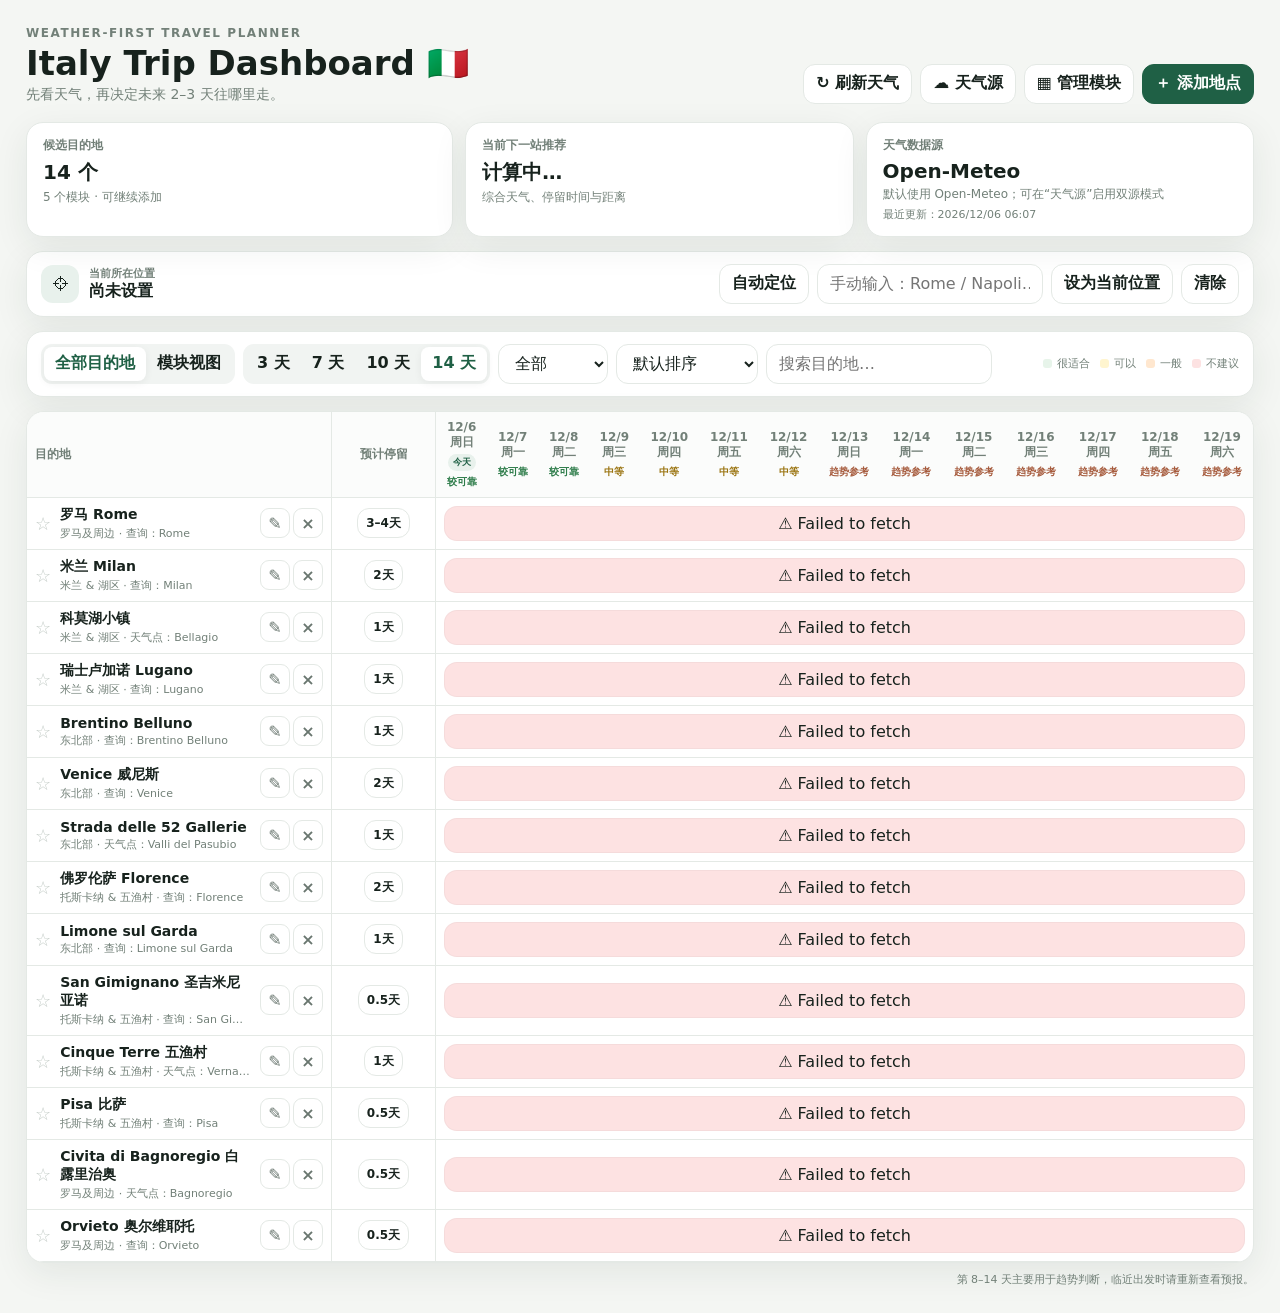
==== index.html @ 95dfbe2f "Publish Italy weather trip dashboard" ====
<!DOCTYPE html>
<html lang="zh-CN">
<head>
<meta charset="UTF-8" />
<meta name="viewport" content="width=device-width, initial-scale=1.0" />
<title>Italy Weather Trip Dashboard</title>
<style>
:root{--bg:#f4f6f3;--card:#fff;--text:#17221d;--muted:#728078;--line:#e4e9e5;--accent:#1f6045;--soft:#e8f1ec;--good:#e7f4ea;--okay:#fff5cf;--meh:#ffe7cf;--bad:#fde2e2;--shadow:0 10px 35px rgba(28,54,42,.08)}
*{box-sizing:border-box} body{margin:0;background:var(--bg);color:var(--text);font-family:Inter,system-ui,-apple-system,"Segoe UI","PingFang SC","Microsoft YaHei",sans-serif}.app{max-width:1700px;margin:auto;padding:26px}.topbar{display:flex;justify-content:space-between;gap:18px;align-items:flex-end;margin-bottom:18px}.eyebrow{font-size:12px;letter-spacing:.13em;text-transform:uppercase;color:var(--muted);font-weight:800}h1{font-size:34px;margin:5px 0 4px;line-height:1.08}.subtitle{font-size:14px;color:var(--muted)}button,input,select{font:inherit;border:1px solid var(--line);border-radius:12px;background:#fff;color:var(--text);min-height:40px;padding:0 12px}button{cursor:pointer;font-weight:700}.primary{background:var(--accent);border-color:var(--accent);color:#fff}.ghost:hover{background:#f8faf8}.danger{color:#a13c3c}.actions,.row{display:flex;align-items:center;gap:8px;flex-wrap:wrap}.summary{display:grid;grid-template-columns:1.1fr 1fr 1fr;gap:12px;margin-bottom:14px}.summary-card,.controls,.module-card,.location-panel{background:#fff;border:1px solid var(--line);box-shadow:var(--shadow);border-radius:17px}.summary-card{padding:14px 16px}.summary-label{font-size:12px;color:var(--muted);font-weight:800}.summary-value{font-size:20px;font-weight:850;margin-top:5px}.summary-note{font-size:12px;color:var(--muted);margin-top:3px}.location-panel{padding:12px 14px;margin-bottom:14px;display:flex;gap:10px;justify-content:space-between;align-items:center;flex-wrap:wrap}.location-left{display:flex;gap:10px;align-items:center}.location-icon{width:38px;height:38px;border-radius:12px;background:var(--soft);display:grid;place-items:center}.location-title{font-size:11px;color:var(--muted);font-weight:800}.location-name{font-weight:800}.controls{padding:12px 14px;margin-bottom:14px;display:flex;justify-content:space-between;align-items:center;gap:10px;flex-wrap:wrap}.segmented{display:flex;background:#f1f4f2;border-radius:11px;padding:3px}.segmented button{border:0;background:transparent;min-height:34px;border-radius:8px;padding:0 11px}.segmented button.active{background:#fff;color:var(--accent);box-shadow:0 2px 8px rgba(0,0,0,.06)}.search{min-width:220px}.legend{display:flex;gap:10px;font-size:11px;color:var(--muted);flex-wrap:wrap}.legend span{display:flex;gap:5px;align-items:center}.dot{width:9px;height:9px;border-radius:3px}.breadcrumb{display:none;align-items:center;gap:8px;margin:0 0 12px;color:var(--muted);font-size:13px}.breadcrumb.show{display:flex}.modules{display:none;grid-template-columns:repeat(auto-fit,minmax(270px,1fr));gap:12px}.modules.show{display:grid}.module-card{padding:16px;cursor:pointer;transition:.15s}.module-card:hover{transform:translateY(-2px);box-shadow:0 14px 40px rgba(28,54,42,.12)}.module-top{display:flex;justify-content:space-between;gap:10px}.module-name{font-size:18px;font-weight:850}.module-count{font-size:12px;color:var(--muted)}.module-score{font-size:26px;font-weight:900;margin:14px 0 2px}.module-score.goodtxt{color:#277247}.module-score.oktxt{color:#9a7412}.module-score.badtxt{color:#a34b43}.module-note{font-size:12px;color:var(--muted)}.module-places{margin-top:13px;padding-top:12px;border-top:1px solid var(--line);font-size:12px;color:#55645c;line-height:1.7}.module-actions{display:flex;gap:6px;align-items:center}.module-action-btn{min-height:30px;padding:0 9px;font-size:12px}.module-manager-list{display:flex;flex-direction:column;gap:9px;max-height:360px;overflow:auto;margin-top:12px}.module-manager-item{border:1px solid var(--line);border-radius:13px;padding:11px 12px;display:flex;align-items:center;justify-content:space-between;gap:10px}.module-manager-item-name{font-weight:800}.module-manager-item-sub{font-size:11px;color:var(--muted);margin-top:2px}.city-checks{display:grid;grid-template-columns:1fr 1fr;gap:8px;max-height:300px;overflow:auto;border:1px solid var(--line);border-radius:12px;padding:10px}.city-check{display:flex!important;flex-direction:row!important;align-items:center;gap:7px!important;color:var(--text)!important;font-size:13px!important}.city-check input{min-height:auto;width:16px;height:16px;padding:0}.small-note{font-size:11px;color:var(--muted);line-height:1.5}.table-wrap{background:#fff;border:1px solid var(--line);border-radius:18px;overflow:auto;box-shadow:var(--shadow)}.table-wrap.hidden{display:none}table{border-collapse:separate;border-spacing:0;width:max-content;min-width:100%}th,td{border-bottom:1px solid var(--line);padding:8px;text-align:center;vertical-align:middle}thead th{position:sticky;top:0;background:#fbfcfb;z-index:4;color:var(--muted);font-size:12px}.place-col{position:sticky;left:0;min-width:275px;max-width:275px;text-align:left!important;background:#fff;z-index:3;border-right:1px solid var(--line)}thead .place-col{background:#fbfcfb;z-index:5}.stay-col{position:sticky;left:275px;min-width:94px;max-width:94px;background:#fff;z-index:3;border-right:1px solid var(--line)}thead .stay-col{background:#fbfcfb;z-index:5}.place{display:flex;align-items:center;gap:9px}.star{border:0;background:transparent;min-height:auto;padding:0;font-size:18px;color:#c4ccc7}.star.on{color:#dda900}.place-info{flex:1;min-width:0}.place-name{font-size:14px;font-weight:820}.place-sub{font-size:11px;color:var(--muted);margin-top:2px;white-space:nowrap;overflow:hidden;text-overflow:ellipsis}.mini-actions{display:flex;gap:3px}.icon-btn{width:30px;min-height:30px;padding:0;border-radius:9px;color:#69766f}.stay-edit{min-height:30px;padding:0 8px;font-size:12px}.weather{min-width:108px;border-radius:13px;padding:7px 6px;border:1px solid rgba(0,0,0,.03)}.weather.good{background:var(--good)}.weather.okay{background:var(--okay)}.weather.meh{background:var(--meh)}.weather.bad{background:var(--bad)}.weather.loading{background:#f4f6f4;color:#9ca59f}.wx{font-size:18px}.temp{font-size:13px;font-weight:800;margin-top:4px}.rain{font-size:10px;color:#617068;margin-top:3px}.today-chip{font-size:9px;background:var(--soft);color:var(--accent);padding:2px 5px;border-radius:999px;display:inline-block;margin-top:3px}.empty{padding:38px;color:var(--muted)}.modal{position:fixed;inset:0;background:rgba(10,20,15,.38);display:none;align-items:center;justify-content:center;z-index:30;padding:20px}.modal.show{display:flex}.modal-card{background:#fff;width:min(560px,100%);border-radius:20px;padding:20px;box-shadow:0 30px 80px rgba(0,0,0,.25)}.modal-card h2{margin:0 0 15px}.form-grid{display:grid;grid-template-columns:1fr 1fr;gap:10px}.form-grid label{font-size:12px;color:var(--muted);display:flex;flex-direction:column;gap:5px}.full{grid-column:1/-1}.modal-actions{display:flex;justify-content:space-between;gap:8px;margin-top:18px}.right-actions{display:flex;gap:8px}.footnote{text-align:right;color:var(--muted);font-size:11px;margin-top:9px}@media(max-width:850px){.app{padding:14px}.topbar{align-items:flex-start;flex-direction:column}.summary{grid-template-columns:1fr}.form-grid{grid-template-columns:1fr}.full{grid-column:auto}.search{min-width:0;width:100%}.controls>.row{width:100%}.place-col{min-width:235px;max-width:235px}.stay-col{left:235px}}.confidence{font-size:10px;margin-top:4px;font-weight:700}.confidence.high{color:#2f7d4b}.confidence.medium{color:#9a7410}.confidence.low{color:#a65b3d}.updated-at{font-size:11px;color:var(--muted);margin-top:4px}.source-badge{display:inline-flex;align-items:center;padding:2px 6px;border-radius:999px;font-size:9px;font-weight:800;background:#eef2ef;color:#647169;margin-top:4px}.agreement{font-size:9px;font-weight:800;margin-top:4px}.agreement.high{color:#2f7d4b}.agreement.medium{color:#9a7410}.agreement.low{color:#b04b42}.key-status{font-size:11px;color:var(--muted);margin-top:8px}.key-status.ok{color:#2f7d4b}
</style>
</head>
<body><div class="app">
<div class="topbar"><div><div class="eyebrow">Weather-first travel planner</div><h1>Italy Trip Dashboard 🇮🇹</h1><div class="subtitle">先看天气，再决定未来 2–3 天往哪里走。</div></div><div class="actions"><button class="ghost" id="refreshBtn">↻ 刷新天气</button><button class="ghost" id="weatherSettingsBtn">☁ 天气源</button><button class="ghost" id="manageModulesBtn">▦ 管理模块</button><button class="primary" id="addBtn">＋ 添加地点</button></div></div>
<div class="summary"><div class="summary-card"><div class="summary-label">候选目的地</div><div class="summary-value" id="countPlaces">—</div><div class="summary-note" id="moduleCountText">可继续添加</div></div><div class="summary-card"><div class="summary-label">当前下一站推荐</div><div class="summary-value" id="bestPlace">计算中…</div><div class="summary-note" id="bestPlaceNote">综合天气、停留时间与距离</div></div><div class="summary-card"><div class="summary-label">天气数据源</div><div class="summary-value" id="weatherSourceLabel">Open‑Meteo</div><div class="summary-note" id="weatherSourceNote">默认使用 Open‑Meteo；可启用 Google Weather 双源模式</div><div class="updated-at" id="weatherUpdatedAt">尚未更新</div></div></div>
<div class="location-panel"><div class="location-left"><div class="location-icon">⌖</div><div><div class="location-title">当前所在位置</div><div class="location-name" id="currentLocationText">尚未设置</div></div></div><div class="row"><button class="ghost" id="autoLocationBtn">自动定位</button><input id="manualLocation" placeholder="手动输入：Rome / Napoli…"><button class="ghost" id="manualLocationBtn">设为当前位置</button><button class="ghost" id="clearLocationBtn">清除</button></div></div>
<div class="controls"><div class="row"><div class="segmented" id="viewSeg"><button data-view="all" class="active">全部目的地</button><button data-view="modules">模块视图</button></div><div class="segmented" id="daysSeg"><button data-days="3">3 天</button><button data-days="7">7 天</button><button data-days="10">10 天</button><button data-days="14" class="active">14 天</button></div><select id="filterSelect"><option value="all">全部</option><option value="favorites">只看收藏</option></select><select id="sortSelect"><option value="default">默认排序</option><option value="weather">综合推荐排序</option><option value="name">按名称</option></select><input id="searchInput" class="search" placeholder="搜索目的地…"></div><div class="legend"><span><i class="dot" style="background:var(--good)"></i>很适合</span><span><i class="dot" style="background:var(--okay)"></i>可以</span><span><i class="dot" style="background:var(--meh)"></i>一般</span><span><i class="dot" style="background:var(--bad)"></i>不建议</span></div></div>
<div class="breadcrumb" id="breadcrumb"><button class="ghost" id="backModulesBtn">← 所有模块</button><span>/</span><strong id="breadcrumbName"></strong></div>
<div class="modules" id="modulesGrid"></div>
<div class="table-wrap" id="tableWrap"><table><thead><tr id="headerRow"><th class="place-col">目的地</th><th class="stay-col">预计停留</th></tr></thead><tbody id="weatherBody"></tbody></table></div>
<div class="footnote">第 8–14 天主要用于趋势判断，临近出发时请重新查看预报。</div></div>
<div class="modal" id="modal"><div class="modal-card"><h2 id="modalTitle">添加地点</h2><div class="form-grid"><label class="full">显示名称<input id="fName" placeholder="Naples 那不勒斯"></label><label>天气查询地点<input id="fQuery" placeholder="Naples"></label><label>国家代码<input id="fCountry" value="IT"></label><label>预计停留<input id="fStay" placeholder="2天"></label><label>天气敏感度 1–5<input id="fSensitivity" type="number" min="1" max="5" value="3"></label><label class="full">所属模块<input id="fModule" list="moduleOptions" placeholder="例如：Naples & Southern Italy"><datalist id="moduleOptions"></datalist></label></div><div class="modal-actions"><button class="ghost danger" id="deleteBtn">删除地点</button><div class="right-actions"><button class="ghost" id="cancelBtn">取消</button><button class="primary" id="saveBtn">保存</button></div></div></div></div>
<div class="modal" id="moduleManagerModal"><div class="modal-card"><h2>管理模块</h2><div class="row"><input id="newModuleName" placeholder="新模块名称，例如：Naples & Southern Italy" style="flex:1"><button class="primary" id="createModuleBtn">＋ 新建模块</button></div><div class="small-note" style="margin-top:8px">模块可以为空；删除模块时，里面的城市默认会移到“未分类”，不会被删除。</div><div class="module-manager-list" id="moduleManagerList"></div><div class="modal-actions"><span></span><div class="right-actions"><button class="primary" id="closeModuleManagerBtn">完成</button></div></div></div></div>
<div class="modal" id="moduleEditModal"><div class="modal-card"><h2 id="moduleEditTitle">编辑模块</h2><div class="form-grid"><label class="full">模块名称<input id="editModuleName"></label><label class="full">包含的目的地<div class="city-checks" id="moduleCityChecks"></div></label></div><div class="small-note" style="margin-top:8px">勾选 = 放入当前模块；取消勾选 = 移到“未分类”。一个目的地目前只属于一个模块。</div><div class="modal-actions"><button class="ghost danger" id="deleteModuleBtn">删除模块</button><div class="right-actions"><button class="ghost" id="cancelModuleEditBtn">取消</button><button class="primary" id="saveModuleEditBtn">保存模块</button></div></div></div></div>
<div class="modal" id="weatherSettingsModal"><div class="modal-card"><h2>天气数据源</h2><div class="form-grid"><label class="full">模式<select id="weatherSourceMode"><option value="openmeteo">Open‑Meteo（默认）</option><option value="multi">多源模式：Google + Open‑Meteo</option></select></label><label class="full">Google Weather API Key<input id="googleWeatherKey" type="password" placeholder="粘贴 Google Weather API Key"></label></div><div class="small-note" style="margin-top:10px">Google Weather 用于前 10 天交叉验证；第 11–14 天继续使用 Open‑Meteo。Key 仅保存在当前浏览器会话，关闭浏览器后自动清除。</div><div class="key-status" id="googleKeyStatus">尚未配置 Google Weather。</div><div class="modal-actions"><button class="ghost" id="clearGoogleKeyBtn">清除 Key</button><div class="right-actions"><button class="ghost" id="cancelWeatherSettingsBtn">取消</button><button class="primary" id="saveWeatherSettingsBtn">保存并刷新</button></div></div></div></div>
<script>
const defaultPlaces=[{id:'rome',name:'罗马 Rome',query:'Rome',country:'IT',stay:'3–4天',sensitivity:3,module:'罗马及周边'},{id:'milan',name:'米兰 Milan',query:'Milan',country:'IT',stay:'2天',sensitivity:2,module:'米兰 & 湖区'},{id:'como',name:'科莫湖小镇',query:'Bellagio',country:'IT',stay:'1天',sensitivity:5,module:'米兰 & 湖区',sub:'天气点：Bellagio'},{id:'lugano',name:'瑞士卢加诺 Lugano',query:'Lugano',country:'CH',stay:'1天',sensitivity:4,module:'米兰 & 湖区'},{id:'brentino',name:'Brentino Belluno',query:'Brentino Belluno',country:'IT',stay:'1天',sensitivity:4,module:'东北部'},{id:'venice',name:'Venice 威尼斯',query:'Venice',country:'IT',stay:'2天',sensitivity:3,module:'东北部'},{id:'52gallerie',name:'Strada delle 52 Gallerie',query:'Valli del Pasubio',country:'IT',stay:'1天',sensitivity:5,module:'东北部',sub:'天气点：Valli del Pasubio'},{id:'florence',name:'佛罗伦萨 Florence',query:'Florence',country:'IT',stay:'2天',sensitivity:3,module:'托斯卡纳 & 五渔村'},{id:'limone',name:'Limone sul Garda',query:'Limone sul Garda',country:'IT',stay:'1天',sensitivity:5,module:'东北部'},{id:'gimignano',name:'San Gimignano 圣吉米尼亚诺',query:'San Gimignano',country:'IT',stay:'0.5天',sensitivity:4,module:'托斯卡纳 & 五渔村'},{id:'cinqueterre',name:'Cinque Terre 五渔村',query:'Vernazza',country:'IT',stay:'1天',sensitivity:5,module:'托斯卡纳 & 五渔村',sub:'天气点：Vernazza'},{id:'pisa',name:'Pisa 比萨',query:'Pisa',country:'IT',stay:'0.5天',sensitivity:3,module:'托斯卡纳 & 五渔村'},{id:'civita',name:'Civita di Bagnoregio 白露里治奥',query:'Bagnoregio',country:'IT',stay:'0.5天',sensitivity:4,module:'罗马及周边',sub:'天气点：Bagnoregio'},{id:'orvieto',name:'Orvieto 奥尔维耶托',query:'Orvieto',country:'IT',stay:'0.5天',sensitivity:2,module:'罗马及周边'}];
const $=s=>document.querySelector(s);let places=JSON.parse(localStorage.getItem('italyTripPlaces')||'null')||defaultPlaces;let favorites=new Set(JSON.parse(localStorage.getItem('italyTripFavorites')||'[]'));let currentLocation=JSON.parse(localStorage.getItem('italyTripCurrentLocation')||'null');let savedModules=JSON.parse(localStorage.getItem('italyTripModules')||'null');if(!savedModules)savedModules=[...new Set(defaultPlaces.map(p=>p.module||'未分类'))];places.forEach(p=>{if(!p.module)p.module='未分类';if(!savedModules.includes(p.module))savedModules.push(p.module)});if(!savedModules.includes('未分类'))savedModules.push('未分类');let weatherCache={};let daysShown=14;let currentView='all';let selectedModule=null;let editingId=null;let editingModuleName=null;let weatherSourceMode=localStorage.getItem('italyTripWeatherSourceMode')||'openmeteo';let googleWeatherKey=sessionStorage.getItem('italyTripGoogleWeatherKey')||'';
function savePlaces(){localStorage.setItem('italyTripPlaces',JSON.stringify(places))}function saveModules(){localStorage.setItem('italyTripModules',JSON.stringify(savedModules))}function ensureModule(name){const n=(name||'未分类').trim()||'未分类';if(!savedModules.includes(n)){savedModules.push(n);saveModules()}return n}function modules(){return [...savedModules].sort((a,b)=>{if(a==='未分类')return 1;if(b==='未分类')return -1;return a.localeCompare(b,'zh')})}
function fmtDate(s){const d=new Date(s+'T12:00:00');return{day:`${d.getMonth()+1}/${d.getDate()}`,dow:['周日','周一','周二','周三','周四','周五','周六'][d.getDay()]}}function confidenceForDay(i){if(i<=2)return{label:'较可靠',cls:'high'};if(i<=6)return{label:'中等',cls:'medium'};return{label:'趋势参考',cls:'low'}}function iconFor(c){if(c===0)return'☀️';if([1,2].includes(c))return'🌤️';if(c===3)return'☁️';if([45,48].includes(c))return'🌫️';if([51,53,55,56,57].includes(c))return'🌦️';if([61,63,65,66,67,80,81,82].includes(c))return'🌧️';if([71,73,75,77,85,86].includes(c))return'🌨️';if([95,96,99].includes(c))return'⛈️';return'🌤️'}function scoreDay(c,r,p,t,s=3){let x=100;if([1,2].includes(c))x-=5;else if(c===3)x-=12;else if([45,48].includes(c))x-=18;else if([51,53,55,56,57].includes(c))x-=20;else if([61,63,65,66,67,80,81,82].includes(c))x-=35;else if([71,73,75,77,85,86].includes(c))x-=42;else if([95,96,99].includes(c))x-=55;x-=Math.min(30,(r||0)*.25);x-=Math.min(20,(p||0)*2);if(t<8||t>34)x-=12;return Math.max(0,Math.round(x*(.75+s*.1)))}function cls(s){return s>=80?'good':s>=64?'okay':s>=48?'meh':'bad'}function parseStay(v){const a=((v||'').match(/\d+(\.\d+)?/g)||[]).map(Number);return a.length?Math.max(...a):1}function haversine(a,b,c,d){const R=6371,t=x=>x*Math.PI/180,A=t(c-a),B=t(d-b),q=Math.sin(A/2)**2+Math.cos(t(a))*Math.cos(t(c))*Math.sin(B/2)**2;return 2*R*Math.asin(Math.sqrt(q))}
async function geocode(p){const r=await fetch(`https://geocoding-api.open-meteo.com/v1/search?name=${encodeURIComponent(p.query)}&count=8&language=en&format=json`),j=await r.json();if(!j.results?.length)throw Error('找不到地点');let x=j.results;if(p.country){const f=x.filter(y=>y.country_code===p.country);if(f.length)x=f}return x[0]}
function googleTypeToCode(type){const t=(type||'').toUpperCase();if(t.includes('CLEAR')||t.includes('SUNNY'))return 0;if(t.includes('PARTLY'))return 2;if(t.includes('CLOUD')||t.includes('OVERCAST'))return 3;if(t.includes('FOG')||t.includes('HAZE')||t.includes('MIST'))return 45;if(t.includes('THUNDER'))return 95;if(t.includes('SNOW')||t.includes('SLEET')||t.includes('ICE'))return 71;if(t.includes('RAIN')||t.includes('SHOWER')||t.includes('DRIZZLE'))return 61;return 2}
function normalizeGoogleDaily(j){const out={time:[],weather_code:[],temperature_2m_max:[],temperature_2m_min:[],precipitation_sum:[],precipitation_probability_max:[]};(j.forecastDays||[]).forEach(d=>{const dt=d.displayDate||{},day=d.daytimeForecast||{},night=d.nighttimeForecast||{};out.time.push(`${String(dt.year).padStart(4,'0')}-${String(dt.month).padStart(2,'0')}-${String(dt.day).padStart(2,'0')}`);out.weather_code.push(googleTypeToCode(day.weatherCondition?.type||night.weatherCondition?.type));out.temperature_2m_max.push(d.maxTemperature?.degrees??null);out.temperature_2m_min.push(d.minTemperature?.degrees??null);out.precipitation_probability_max.push(Math.max(day.precipitation?.probability?.percent||0,night.precipitation?.probability?.percent||0));out.precipitation_sum.push((day.precipitation?.qpf?.quantity||0)+(night.precipitation?.qpf?.quantity||0))});return out}
async function getGoogleWeather(lat,lon){if(!googleWeatherKey)throw Error('尚未配置 Google Weather API Key');const q=new URLSearchParams({key:googleWeatherKey,'location.latitude':lat,'location.longitude':lon,days:'10',pageSize:'10',unitsSystem:'METRIC',languageCode:'zh-CN'}),r=await fetch(`https://weather.googleapis.com/v1/forecast/days:lookup?${q}`);if(!r.ok){let msg=`Google Weather ${r.status}`;try{const e=await r.json();msg=e.error?.message||msg}catch(_){}throw Error(msg)}return normalizeGoogleDaily(await r.json())}
function dayAgreement(o,g,i){if(!g)return null;const gi=g.time.indexOf(o.time[i]);if(gi<0)return null;const td=Math.abs((o.temperature_2m_max[i]??0)-(g.temperature_2m_max[gi]??0)),rd=Math.abs((o.precipitation_probability_max[i]??0)-(g.precipitation_probability_max[gi]??0)),pd=Math.abs((o.precipitation_sum[i]??0)-(g.precipitation_sum[gi]??0)),w1=cls(scoreDay(o.weather_code[i],0,0,20,3)),w2=cls(scoreDay(g.weather_code[gi],0,0,20,3));return Math.max(0,Math.round(100-Math.min(25,td*5)-Math.min(30,rd*.35)-Math.min(22,pd*3)-(w1===w2?0:18)))}function agreementClass(v){return v>=80?'high':v>=60?'medium':'low'}function agreementLabel(v){return v>=80?'双源一致':v>=60?'基本一致':'预报分歧'}function updateSourceUI(){const active=weatherSourceMode==='multi'&&!!googleWeatherKey,a=$('#weatherSourceLabel'),b=$('#weatherSourceNote');if(a)a.textContent=active?'Google + Open‑Meteo':'Open‑Meteo';if(b)b.textContent=active?'前 10 天双源交叉判断；11–14 天 Open‑Meteo 趋势':'默认使用 Open‑Meteo；可在“天气源”启用双源模式'}
async function getWeather(p){const g=await geocode(p),q=new URLSearchParams({latitude:g.latitude,longitude:g.longitude,daily:'weather_code,temperature_2m_max,temperature_2m_min,precipitation_sum,precipitation_probability_max',timezone:'auto',forecast_days:'14'}),r=await fetch(`https://api.open-meteo.com/v1/forecast?${q}`),j=await r.json();if(!j.daily)throw Error('天气数据获取失败');const out={geo:g,daily:j.daily,googleDaily:null,googleError:null};if(weatherSourceMode==='multi'&&googleWeatherKey){try{out.googleDaily=await getGoogleWeather(g.latitude,g.longitude)}catch(e){out.googleError=e.message}}return out}
function recScore(p,d){if(!d.daily)return-1;const n=Math.max(1,Math.min(5,Math.ceil(parseStay(p.stay))));let score=0;for(let i=0;i<n;i++)score+=scoreDay(d.daily.weather_code[i],d.daily.precipitation_probability_max[i],d.daily.precipitation_sum[i],d.daily.temperature_2m_max[i],p.sensitivity);score/=n;if(currentLocation&&d.geo){d.distanceKm=Math.round(haversine(currentLocation.lat,currentLocation.lon,d.geo.latitude,d.geo.longitude));score-=Math.min(28,d.distanceKm/42)}if(d.googleDaily){const vals=[];for(let i=0;i<Math.min(n,10);i++){const a=dayAgreement(d.daily,d.googleDaily,i);if(a!=null)vals.push(a)}if(vals.length){d.agreementAvg=Math.round(vals.reduce((a,b)=>a+b,0)/vals.length);score-=Math.max(0,(75-d.agreementAvg)*.35)}}return Math.max(0,Math.round(score))}function calcDataScore(p,d){d.recScore=recScore(p,d)}
function setUpdatedTime(){const e=$('#weatherUpdatedAt');if(e)e.textContent='最近更新：'+new Intl.DateTimeFormat('zh-CN',{year:'numeric',month:'2-digit',day:'2-digit',hour:'2-digit',minute:'2-digit',hour12:false}).format(new Date())}
function updateLocationUI(){$('#currentLocationText').textContent=currentLocation?(currentLocation.name||'设备当前位置'):'尚未设置'}
function getVisiblePlaces(){const q=$('#searchInput').value.trim().toLowerCase();let a=places.filter(p=>(!q||(p.name+' '+p.query+' '+p.module).toLowerCase().includes(q))&&(currentView!=='module'||p.module===selectedModule));if($('#filterSelect').value==='favorites')a=a.filter(p=>favorites.has(p.id));if($('#sortSelect').value==='weather')a.sort((x,y)=>(weatherCache[y.id]?.recScore??-1)-(weatherCache[x.id]?.recScore??-1));if($('#sortSelect').value==='name')a.sort((x,y)=>x.name.localeCompare(y.name,'zh'));return a}
function renderHeader(){const h=$('#headerRow');h.querySelectorAll('th:not(.place-col):not(.stay-col)').forEach(x=>x.remove());const d=Object.values(weatherCache).find(x=>x?.daily)?.daily.time||Array.from({length:daysShown},(_,i)=>{const x=new Date();x.setDate(x.getDate()+i);return x.toISOString().slice(0,10)});d.slice(0,daysShown).forEach((s,i)=>{const f=fmtDate(s),c=confidenceForDay(i),th=document.createElement('th');th.innerHTML=`<strong>${f.day}</strong><div>${f.dow}</div>${i===0?'<span class="today-chip">今天</span>':''}<div class="confidence ${c.cls}">${c.label}</div>`;h.appendChild(th)})}
function renderTable(){renderHeader();const b=$('#weatherBody');b.innerHTML='';const a=getVisiblePlaces();if(!a.length){b.innerHTML=`<tr><td colspan="${daysShown+2}" class="empty">没有符合条件的目的地</td></tr>`;return}a.forEach(p=>{const d=weatherCache[p.id],tr=document.createElement('tr');let h=`<td class="place-col"><div class="place"><button class="star ${favorites.has(p.id)?'on':''}" data-star="${p.id}">${favorites.has(p.id)?'★':'☆'}</button><div class="place-info"><div class="place-name">${p.name}</div><div class="place-sub">${p.module} · ${p.sub||(d?.geo?'天气点：'+d.geo.name:'查询：'+p.query)}</div></div><div class="mini-actions"><button class="icon-btn" data-edit="${p.id}" title="编辑">✎</button><button class="icon-btn danger" data-del="${p.id}" title="删除">×</button></div></div></td><td class="stay-col"><button class="ghost stay-edit" data-edit="${p.id}">${p.stay}</button></td>`;if(!d){for(let i=0;i<daysShown;i++)h+='<td><div class="weather loading">加载中…</div></td>'}else if(d.error){h+=`<td colspan="${daysShown}"><div class="weather bad">⚠️ ${d.error}</div></td>`}else for(let i=0;i<Math.min(daysShown,d.daily.time.length);i++){const s=scoreDay(d.daily.weather_code[i],d.daily.precipitation_probability_max[i],d.daily.precipitation_sum[i],d.daily.temperature_2m_max[i],p.sensitivity),a=dayAgreement(d.daily,d.googleDaily,i);h+=`<td><div class="weather ${cls(s)}" title="旅行天气评分 ${s}"><div class="wx">${iconFor(d.daily.weather_code[i])}</div><div class="temp">${Math.round(d.daily.temperature_2m_max[i])}° / ${Math.round(d.daily.temperature_2m_min[i])}°</div><div class="rain">💧 ${d.daily.precipitation_probability_max[i]??0}% · ${Number(d.daily.precipitation_sum[i]||0).toFixed(1)}mm</div>${a==null?'<div class="source-badge">Open‑Meteo</div>':`<div class="agreement ${agreementClass(a)}">${agreementLabel(a)} ${a}%</div>`}</div></td>`}tr.innerHTML=h;b.appendChild(tr)});document.querySelectorAll('[data-star]').forEach(x=>x.onclick=()=>{const id=x.dataset.star;favorites.has(id)?favorites.delete(id):favorites.add(id);localStorage.setItem('italyTripFavorites',JSON.stringify([...favorites]));renderTable()});document.querySelectorAll('[data-edit]').forEach(x=>x.onclick=()=>openEdit(x.dataset.edit));document.querySelectorAll('[data-del]').forEach(x=>x.onclick=()=>deletePlace(x.dataset.del))}
function moduleScore(name){const ps=places.filter(p=>(p.module||'未分类')===name),s=ps.map(p=>weatherCache[p.id]?.recScore).filter(x=>x!=null);return s.length?Math.round(s.reduce((a,b)=>a+b,0)/s.length):null}
function renderModules(){const grid=$('#modulesGrid');grid.innerHTML='';modules().forEach(name=>{const ps=places.filter(p=>(p.module||'未分类')===name),s=moduleScore(name),best=ps.filter(p=>weatherCache[p.id]?.recScore!=null).sort((a,b)=>weatherCache[b.id].recScore-weatherCache[a.id].recScore)[0],card=document.createElement('div');card.className='module-card';const txt=s==null?'—':s;card.innerHTML=`<div class="module-top"><div><div class="module-name">${name}</div><div class="module-count">${ps.length} 个目的地</div></div><div class="module-actions"><button class="ghost module-action-btn" data-module-edit="${encodeURIComponent(name)}">编辑</button><span>→</span></div></div><div class="module-score ${s==null?'':s>=78?'goodtxt':s>=60?'oktxt':'badtxt'}">${txt}${s==null?'':' / 100'}</div><div class="module-note">${best?'当前优先：'+best.name:(ps.length?'正在获取天气…':'暂无目的地')}</div><div class="module-places">${ps.length?ps.map(p=>p.name).join(' · '):'这个模块还是空的，可以在“编辑”里添加城市。'}</div>`;card.onclick=e=>{const edit=e.target.closest('[data-module-edit]');if(edit){e.stopPropagation();openModuleEditor(decodeURIComponent(edit.dataset.moduleEdit));return}openModule(name)};grid.appendChild(card)})}
function setView(v){currentView=v;selectedModule=null;document.querySelectorAll('#viewSeg button').forEach(x=>x.classList.toggle('active',x.dataset.view===v));$('#breadcrumb').classList.remove('show');$('#modulesGrid').classList.toggle('show',v==='modules');$('#tableWrap').classList.toggle('hidden',v==='modules');if(v==='modules')renderModules();else renderTable()}
function openModule(name){currentView='module';selectedModule=name;$('#modulesGrid').classList.remove('show');$('#tableWrap').classList.remove('hidden');$('#breadcrumb').classList.add('show');$('#breadcrumbName').textContent=name;renderTable()}
function updateSummary(){$('#countPlaces').textContent=places.length+' 个';$('#moduleCountText').textContent=modules().length+' 个模块 · 可继续添加';const a=places.filter(p=>weatherCache[p.id]?.recScore!=null).sort((x,y)=>weatherCache[y.id].recScore-weatherCache[x.id].recScore);if(a.length){const p=a[0],d=weatherCache[p.id];$('#bestPlace').textContent=p.name;$('#bestPlaceNote').textContent=`综合推荐 ${d.recScore}/100${d.distanceKm!=null?' · 距当前位置约 '+d.distanceKm+' km':''}${d.agreementAvg!=null?' · 双源一致度 '+d.agreementAvg+'%':''}`}}
async function loadAll(){$('#refreshBtn').disabled=true;$('#refreshBtn').textContent='↻ 正在刷新…';weatherCache={};renderTable();await Promise.all(places.map(async p=>{try{const d=await getWeather(p);calcDataScore(p,d);weatherCache[p.id]=d}catch(e){weatherCache[p.id]={error:e.message}}renderTable();renderModules();updateSummary()}));$('#refreshBtn').disabled=false;$('#refreshBtn').textContent='↻ 刷新天气';setUpdatedTime();updateSourceUI()}
function updateModuleOptions(){$('#moduleOptions').innerHTML=modules().map(m=>`<option value="${m}"></option>`).join('')}function openAdd(){editingId=null;$('#modalTitle').textContent='添加地点';$('#deleteBtn').style.visibility='hidden';['fName','fQuery','fStay','fModule'].forEach(id=>$('#'+id).value='');$('#fCountry').value='IT';$('#fSensitivity').value=3;updateModuleOptions();$('#modal').classList.add('show')}function openEdit(id){const p=places.find(x=>x.id===id);if(!p)return;editingId=id;$('#modalTitle').textContent='编辑地点';$('#deleteBtn').style.visibility='visible';$('#fName').value=p.name;$('#fQuery').value=p.query;$('#fCountry').value=p.country||'IT';$('#fStay').value=p.stay||'1天';$('#fSensitivity').value=p.sensitivity||3;$('#fModule').value=p.module||'未分类';updateModuleOptions();$('#modal').classList.add('show')}function deletePlace(id){const p=places.find(x=>x.id===id);if(!p)return;if(!confirm(`确定删除「${p.name}」吗？`))return;places=places.filter(x=>x.id!==id);favorites.delete(id);delete weatherCache[id];savePlaces();localStorage.setItem('italyTripFavorites',JSON.stringify([...favorites]));renderTable();renderModules();updateSummary()}
function renderModuleManager(){const list=$('#moduleManagerList');list.innerHTML='';modules().forEach(name=>{const ps=places.filter(p=>(p.module||'未分类')===name),item=document.createElement('div');item.className='module-manager-item';item.innerHTML=`<div><div class="module-manager-item-name">${name}</div><div class="module-manager-item-sub">${ps.length} 个目的地${ps.length?' · '+ps.slice(0,3).map(p=>p.name).join(' / ')+(ps.length>3?'…':''):''}</div></div><button class="ghost module-action-btn" data-mm-edit="${encodeURIComponent(name)}">编辑</button>`;list.appendChild(item)});list.querySelectorAll('[data-mm-edit]').forEach(b=>b.onclick=()=>openModuleEditor(decodeURIComponent(b.dataset.mmEdit)))}function openModuleManager(){renderModuleManager();$('#newModuleName').value='';$('#moduleManagerModal').classList.add('show')}function openModuleEditor(name){editingModuleName=name;$('#moduleEditTitle').textContent='编辑模块';$('#editModuleName').value=name;$('#deleteModuleBtn').style.visibility=name==='未分类'?'hidden':'visible';const box=$('#moduleCityChecks');box.innerHTML='';places.slice().sort((a,b)=>a.name.localeCompare(b.name,'zh')).forEach(p=>{const label=document.createElement('label');label.className='city-check';const checked=(p.module||'未分类')===name;label.innerHTML=`<input type="checkbox" data-city-id="${p.id}" ${checked?'checked':''}><span>${p.name}</span>`;box.appendChild(label)});$('#moduleEditModal').classList.add('show')}function closeModuleEditor(){$('#moduleEditModal').classList.remove('show');editingModuleName=null}
function renameAndAssignModule(){if(!editingModuleName)return;const oldName=editingModuleName,newName=$('#editModuleName').value.trim()||oldName;if(newName!==oldName&&savedModules.includes(newName)){alert('已经有同名模块了，请换一个名称。');return}const checkedIds=new Set([...document.querySelectorAll('#moduleCityChecks [data-city-id]:checked')].map(x=>x.dataset.cityId));if(newName!==oldName){const idx=savedModules.indexOf(oldName);if(idx>=0)savedModules[idx]=newName;places.forEach(p=>{if((p.module||'未分类')===oldName)p.module=newName})}ensureModule(newName);places.forEach(p=>{if(checkedIds.has(p.id))p.module=newName;else if((p.module||'未分类')===newName)p.module='未分类'});ensureModule('未分类');savePlaces();saveModules();if(selectedModule===oldName)selectedModule=newName;closeModuleEditor();renderModuleManager();renderModules();renderTable();updateSummary();updateModuleOptions()}
function removeModule(name){if(name==='未分类')return;if(!confirm(`确定删除模块「${name}」吗？\n\n模块里的目的地会保留，并自动移到“未分类”。`))return;places.forEach(p=>{if((p.module||'未分类')===name)p.module='未分类'});savedModules=savedModules.filter(m=>m!==name);ensureModule('未分类');savePlaces();saveModules();if(selectedModule===name){selectedModule=null;setView('modules')}closeModuleEditor();renderModuleManager();renderModules();renderTable();updateSummary();updateModuleOptions()}
$('#manageModulesBtn').onclick=openModuleManager;$('#closeModuleManagerBtn').onclick=()=>$('#moduleManagerModal').classList.remove('show');$('#moduleManagerModal').onclick=e=>{if(e.target===$('#moduleManagerModal'))$('#moduleManagerModal').classList.remove('show')};$('#createModuleBtn').onclick=()=>{const name=$('#newModuleName').value.trim();if(!name)return;if(savedModules.includes(name)){alert('这个模块已经存在。');return}savedModules.push(name);saveModules();$('#newModuleName').value='';renderModuleManager();renderModules();updateSummary();updateModuleOptions()};$('#newModuleName').addEventListener('keydown',e=>{if(e.key==='Enter')$('#createModuleBtn').click()});$('#cancelModuleEditBtn').onclick=closeModuleEditor;$('#moduleEditModal').onclick=e=>{if(e.target===$('#moduleEditModal'))closeModuleEditor()};$('#saveModuleEditBtn').onclick=renameAndAssignModule;$('#deleteModuleBtn').onclick=()=>{if(editingModuleName)removeModule(editingModuleName)};
$('#addBtn').onclick=openAdd;$('#cancelBtn').onclick=()=>$('#modal').classList.remove('show');$('#modal').onclick=e=>{if(e.target===$('#modal'))$('#modal').classList.remove('show')};$('#deleteBtn').onclick=()=>{if(editingId){$('#modal').classList.remove('show');deletePlace(editingId)}};$('#saveBtn').onclick=async()=>{const name=$('#fName').value.trim(),query=$('#fQuery').value.trim();if(!name||!query){alert('请填写显示名称和天气查询地点');return}const data={name,query,country:$('#fCountry').value.trim().toUpperCase()||'IT',stay:$('#fStay').value.trim()||'1天',sensitivity:Math.max(1,Math.min(5,+$('#fSensitivity').value||3)),module:ensureModule($('#fModule').value.trim()||'未分类')};let p;if(editingId){p=places.find(x=>x.id===editingId);Object.assign(p,data);delete weatherCache[p.id]}else{p={id:'p_'+Date.now(),...data};places.push(p)}savePlaces();$('#modal').classList.remove('show');renderTable();renderModules();updateSummary();try{const d=await getWeather(p);calcDataScore(p,d);weatherCache[p.id]=d}catch(e){weatherCache[p.id]={error:e.message}}renderTable();renderModules();updateSummary()};
$('#refreshBtn').onclick=loadAll;$('#filterSelect').onchange=()=>{renderTable();renderModules()};$('#sortSelect').onchange=renderTable;$('#searchInput').oninput=()=>{renderTable();renderModules()};$('#daysSeg').onclick=e=>{const b=e.target.closest('[data-days]');if(!b)return;daysShown=+b.dataset.days;document.querySelectorAll('#daysSeg button').forEach(x=>x.classList.toggle('active',x===b));renderTable()};$('#viewSeg').onclick=e=>{const b=e.target.closest('[data-view]');if(b)setView(b.dataset.view)};$('#backModulesBtn').onclick=()=>setView('modules');
$('#autoLocationBtn').onclick=()=>{if(!navigator.geolocation){alert('当前浏览器不支持定位，请手动输入城市。');return}$('#autoLocationBtn').textContent='定位中…';navigator.geolocation.getCurrentPosition(pos=>{currentLocation={lat:pos.coords.latitude,lon:pos.coords.longitude,name:'设备当前位置'};localStorage.setItem('italyTripCurrentLocation',JSON.stringify(currentLocation));Object.entries(weatherCache).forEach(([id,d])=>{const p=places.find(x=>x.id===id);if(p&&d.daily)d.recScore=recScore(p,d)});updateLocationUI();updateSummary();renderModules();$('#autoLocationBtn').textContent='自动定位'},()=>{alert('自动定位未成功，可以手动输入城市。');$('#autoLocationBtn').textContent='自动定位'},{enableHighAccuracy:true,timeout:10000,maximumAge:300000})};$('#manualLocationBtn').onclick=async()=>{const q=$('#manualLocation').value.trim();if(!q)return;$('#manualLocationBtn').textContent='设置中…';try{const g=await geocode({query:q,country:''});currentLocation={name:g.name,lat:g.latitude,lon:g.longitude,country:g.country_code};localStorage.setItem('italyTripCurrentLocation',JSON.stringify(currentLocation));Object.entries(weatherCache).forEach(([id,d])=>{const p=places.find(x=>x.id===id);if(p&&d.daily)d.recScore=recScore(p,d)});updateLocationUI();updateSummary();renderModules();$('#manualLocation').value=''}catch(e){alert('没有找到该地点，建议尝试英文城市名。')}$('#manualLocationBtn').textContent='设为当前位置'};$('#manualLocation').addEventListener('keydown',e=>{if(e.key==='Enter')$('#manualLocationBtn').click()});$('#clearLocationBtn').onclick=()=>{currentLocation=null;localStorage.removeItem('italyTripCurrentLocation');Object.entries(weatherCache).forEach(([id,d])=>{const p=places.find(x=>x.id===id);if(p&&d.daily)d.recScore=recScore(p,d)});updateLocationUI();updateSummary();renderModules()};
function openWeatherSettings(){const modal=$('#weatherSettingsModal');if(!modal)return;$('#weatherSourceMode').value=weatherSourceMode;$('#googleWeatherKey').value=googleWeatherKey;const st=$('#googleKeyStatus');if(st){if(googleWeatherKey){st.textContent='已在当前浏览器会话配置 Google Weather API Key。';st.className='key-status ok'}else{st.textContent='尚未配置 Google Weather。Open‑Meteo 仍可独立使用。';st.className='key-status'}}modal.classList.add('show')}const weatherSettingsBtn=$('#weatherSettingsBtn');if(weatherSettingsBtn)weatherSettingsBtn.addEventListener('click',openWeatherSettings);const cancelWeatherSettingsBtn=$('#cancelWeatherSettingsBtn');if(cancelWeatherSettingsBtn)cancelWeatherSettingsBtn.addEventListener('click',()=>$('#weatherSettingsModal').classList.remove('show'));const weatherSettingsModal=$('#weatherSettingsModal');if(weatherSettingsModal)weatherSettingsModal.addEventListener('click',e=>{if(e.target===weatherSettingsModal)weatherSettingsModal.classList.remove('show')});const clearGoogleKeyBtn=$('#clearGoogleKeyBtn');if(clearGoogleKeyBtn)clearGoogleKeyBtn.addEventListener('click',()=>{googleWeatherKey='';sessionStorage.removeItem('italyTripGoogleWeatherKey');$('#googleWeatherKey').value='';const st=$('#googleKeyStatus');if(st){st.textContent='Google Weather Key 已清除。';st.className='key-status'}});const saveWeatherSettingsBtn=$('#saveWeatherSettingsBtn');if(saveWeatherSettingsBtn)saveWeatherSettingsBtn.addEventListener('click',()=>{weatherSourceMode=$('#weatherSourceMode').value;googleWeatherKey=$('#googleWeatherKey').value.trim();localStorage.setItem('italyTripWeatherSourceMode',weatherSourceMode);if(googleWeatherKey)sessionStorage.setItem('italyTripGoogleWeatherKey',googleWeatherKey);else sessionStorage.removeItem('italyTripGoogleWeatherKey');$('#weatherSettingsModal').classList.remove('show');updateSourceUI();loadAll()});
updateSourceUI();updateLocationUI();updateSummary();setView('all');loadAll();
</script>
</body></html>
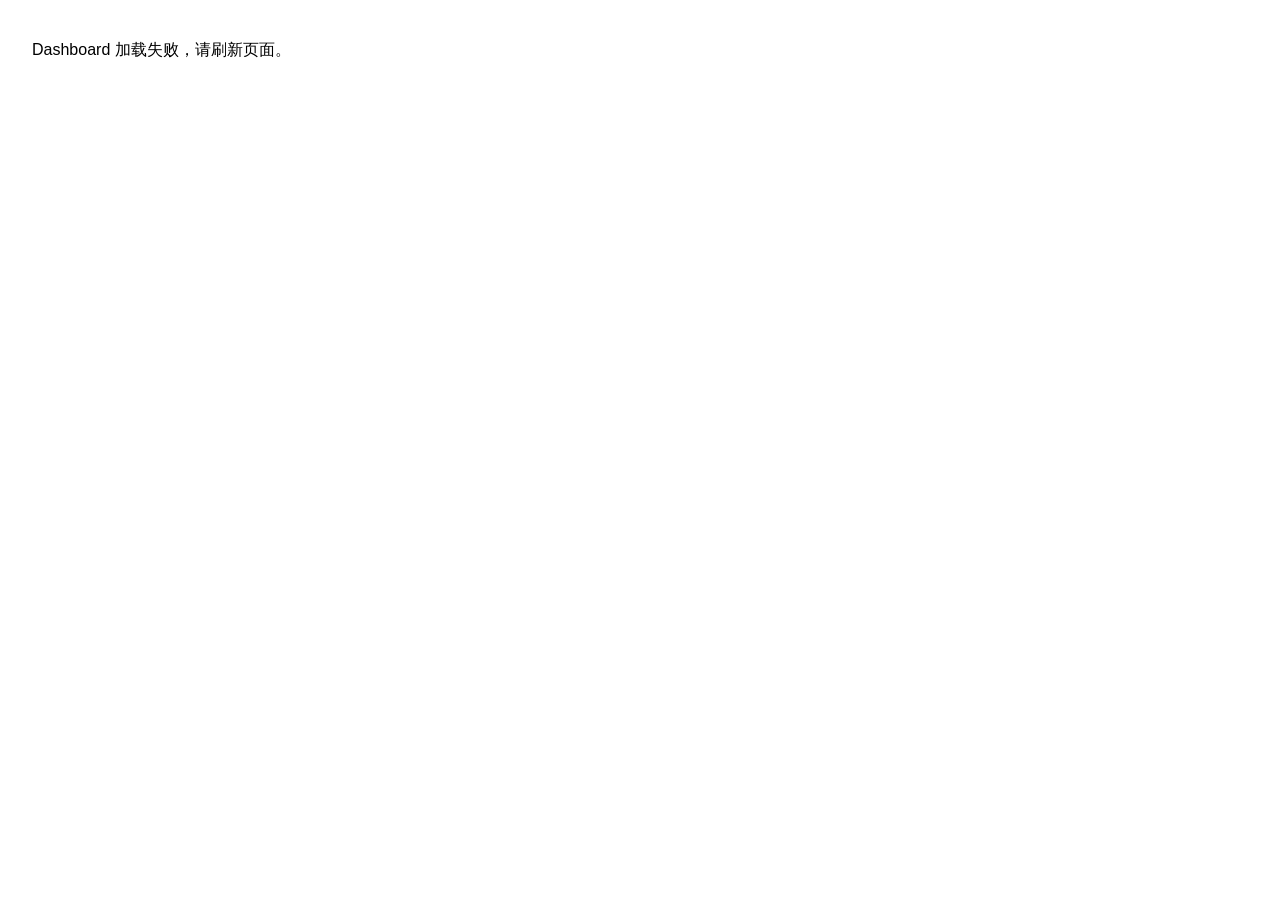
==== commit ff47bd35: "Route desktop and mobile layouts for V8" ====
--- a/index.html
+++ b/index.html
@@ -1,59 +1,3 @@
-<!DOCTYPE html>
-<html lang="zh-CN">
-<head>
-<meta charset="UTF-8" />
-<meta name="viewport" content="width=device-width, initial-scale=1.0" />
-<title>Italy Weather Trip Dashboard</title>
-<style>
-:root{--bg:#f4f6f3;--card:#fff;--text:#17221d;--muted:#728078;--line:#e4e9e5;--accent:#1f6045;--soft:#e8f1ec;--good:#e7f4ea;--okay:#fff5cf;--meh:#ffe7cf;--bad:#fde2e2;--shadow:0 10px 35px rgba(28,54,42,.08)}
-*{box-sizing:border-box} body{margin:0;background:var(--bg);color:var(--text);font-family:Inter,system-ui,-apple-system,"Segoe UI","PingFang SC","Microsoft YaHei",sans-serif}.app{max-width:1700px;margin:auto;padding:26px}.topbar{display:flex;justify-content:space-between;gap:18px;align-items:flex-end;margin-bottom:18px}.eyebrow{font-size:12px;letter-spacing:.13em;text-transform:uppercase;color:var(--muted);font-weight:800}h1{font-size:34px;margin:5px 0 4px;line-height:1.08}.subtitle{font-size:14px;color:var(--muted)}button,input,select{font:inherit;border:1px solid var(--line);border-radius:12px;background:#fff;color:var(--text);min-height:40px;padding:0 12px}button{cursor:pointer;font-weight:700}.primary{background:var(--accent);border-color:var(--accent);color:#fff}.ghost:hover{background:#f8faf8}.danger{color:#a13c3c}.actions,.row{display:flex;align-items:center;gap:8px;flex-wrap:wrap}.summary{display:grid;grid-template-columns:1.1fr 1fr 1fr;gap:12px;margin-bottom:14px}.summary-card,.controls,.module-card,.location-panel{background:#fff;border:1px solid var(--line);box-shadow:var(--shadow);border-radius:17px}.summary-card{padding:14px 16px}.summary-label{font-size:12px;color:var(--muted);font-weight:800}.summary-value{font-size:20px;font-weight:850;margin-top:5px}.summary-note{font-size:12px;color:var(--muted);margin-top:3px}.location-panel{padding:12px 14px;margin-bottom:14px;display:flex;gap:10px;justify-content:space-between;align-items:center;flex-wrap:wrap}.location-left{display:flex;gap:10px;align-items:center}.location-icon{width:38px;height:38px;border-radius:12px;background:var(--soft);display:grid;place-items:center}.location-title{font-size:11px;color:var(--muted);font-weight:800}.location-name{font-weight:800}.controls{padding:12px 14px;margin-bottom:14px;display:flex;justify-content:space-between;align-items:center;gap:10px;flex-wrap:wrap}.segmented{display:flex;background:#f1f4f2;border-radius:11px;padding:3px}.segmented button{border:0;background:transparent;min-height:34px;border-radius:8px;padding:0 11px}.segmented button.active{background:#fff;color:var(--accent);box-shadow:0 2px 8px rgba(0,0,0,.06)}.search{min-width:220px}.legend{display:flex;gap:10px;font-size:11px;color:var(--muted);flex-wrap:wrap}.legend span{display:flex;gap:5px;align-items:center}.dot{width:9px;height:9px;border-radius:3px}.breadcrumb{display:none;align-items:center;gap:8px;margin:0 0 12px;color:var(--muted);font-size:13px}.breadcrumb.show{display:flex}.modules{display:none;grid-template-columns:repeat(auto-fit,minmax(270px,1fr));gap:12px}.modules.show{display:grid}.module-card{padding:16px;cursor:pointer;transition:.15s}.module-card:hover{transform:translateY(-2px);box-shadow:0 14px 40px rgba(28,54,42,.12)}.module-top{display:flex;justify-content:space-between;gap:10px}.module-name{font-size:18px;font-weight:850}.module-count{font-size:12px;color:var(--muted)}.module-score{font-size:26px;font-weight:900;margin:14px 0 2px}.module-score.goodtxt{color:#277247}.module-score.oktxt{color:#9a7412}.module-score.badtxt{color:#a34b43}.module-note{font-size:12px;color:var(--muted)}.module-places{margin-top:13px;padding-top:12px;border-top:1px solid var(--line);font-size:12px;color:#55645c;line-height:1.7}.module-actions{display:flex;gap:6px;align-items:center}.module-action-btn{min-height:30px;padding:0 9px;font-size:12px}.module-manager-list{display:flex;flex-direction:column;gap:9px;max-height:360px;overflow:auto;margin-top:12px}.module-manager-item{border:1px solid var(--line);border-radius:13px;padding:11px 12px;display:flex;align-items:center;justify-content:space-between;gap:10px}.module-manager-item-name{font-weight:800}.module-manager-item-sub{font-size:11px;color:var(--muted);margin-top:2px}.city-checks{display:grid;grid-template-columns:1fr 1fr;gap:8px;max-height:300px;overflow:auto;border:1px solid var(--line);border-radius:12px;padding:10px}.city-check{display:flex!important;flex-direction:row!important;align-items:center;gap:7px!important;color:var(--text)!important;font-size:13px!important}.city-check input{min-height:auto;width:16px;height:16px;padding:0}.small-note{font-size:11px;color:var(--muted);line-height:1.5}.table-wrap{background:#fff;border:1px solid var(--line);border-radius:18px;overflow:auto;box-shadow:var(--shadow)}.table-wrap.hidden{display:none}table{border-collapse:separate;border-spacing:0;width:max-content;min-width:100%}th,td{border-bottom:1px solid var(--line);padding:8px;text-align:center;vertical-align:middle}thead th{position:sticky;top:0;background:#fbfcfb;z-index:4;color:var(--muted);font-size:12px}.place-col{position:sticky;left:0;min-width:275px;max-width:275px;text-align:left!important;background:#fff;z-index:3;border-right:1px solid var(--line)}thead .place-col{background:#fbfcfb;z-index:5}.stay-col{position:sticky;left:275px;min-width:94px;max-width:94px;background:#fff;z-index:3;border-right:1px solid var(--line)}thead .stay-col{background:#fbfcfb;z-index:5}.place{display:flex;align-items:center;gap:9px}.star{border:0;background:transparent;min-height:auto;padding:0;font-size:18px;color:#c4ccc7}.star.on{color:#dda900}.place-info{flex:1;min-width:0}.place-name{font-size:14px;font-weight:820}.place-sub{font-size:11px;color:var(--muted);margin-top:2px;white-space:nowrap;overflow:hidden;text-overflow:ellipsis}.mini-actions{display:flex;gap:3px}.icon-btn{width:30px;min-height:30px;padding:0;border-radius:9px;color:#69766f}.stay-edit{min-height:30px;padding:0 8px;font-size:12px}.weather{min-width:108px;border-radius:13px;padding:7px 6px;border:1px solid rgba(0,0,0,.03)}.weather.good{background:var(--good)}.weather.okay{background:var(--okay)}.weather.meh{background:var(--meh)}.weather.bad{background:var(--bad)}.weather.loading{background:#f4f6f4;color:#9ca59f}.wx{font-size:18px}.temp{font-size:13px;font-weight:800;margin-top:4px}.rain{font-size:10px;color:#617068;margin-top:3px}.today-chip{font-size:9px;background:var(--soft);color:var(--accent);padding:2px 5px;border-radius:999px;display:inline-block;margin-top:3px}.empty{padding:38px;color:var(--muted)}.modal{position:fixed;inset:0;background:rgba(10,20,15,.38);display:none;align-items:center;justify-content:center;z-index:30;padding:20px}.modal.show{display:flex}.modal-card{background:#fff;width:min(560px,100%);border-radius:20px;padding:20px;box-shadow:0 30px 80px rgba(0,0,0,.25)}.modal-card h2{margin:0 0 15px}.form-grid{display:grid;grid-template-columns:1fr 1fr;gap:10px}.form-grid label{font-size:12px;color:var(--muted);display:flex;flex-direction:column;gap:5px}.full{grid-column:1/-1}.modal-actions{display:flex;justify-content:space-between;gap:8px;margin-top:18px}.right-actions{display:flex;gap:8px}.footnote{text-align:right;color:var(--muted);font-size:11px;margin-top:9px}@media(max-width:850px){.app{padding:14px}.topbar{align-items:flex-start;flex-direction:column}.summary{grid-template-columns:1fr}.form-grid{grid-template-columns:1fr}.full{grid-column:auto}.search{min-width:0;width:100%}.controls>.row{width:100%}.place-col{min-width:235px;max-width:235px}.stay-col{left:235px}}.confidence{font-size:10px;margin-top:4px;font-weight:700}.confidence.high{color:#2f7d4b}.confidence.medium{color:#9a7410}.confidence.low{color:#a65b3d}.updated-at{font-size:11px;color:var(--muted);margin-top:4px}.source-badge{display:inline-flex;align-items:center;padding:2px 6px;border-radius:999px;font-size:9px;font-weight:800;background:#eef2ef;color:#647169;margin-top:4px}.agreement{font-size:9px;font-weight:800;margin-top:4px}.agreement.high{color:#2f7d4b}.agreement.medium{color:#9a7410}.agreement.low{color:#b04b42}.key-status{font-size:11px;color:var(--muted);margin-top:8px}.key-status.ok{color:#2f7d4b}
-</style>
-</head>
-<body><div class="app">
-<div class="topbar"><div><div class="eyebrow">Weather-first travel planner</div><h1>Italy Trip Dashboard 🇮🇹</h1><div class="subtitle">先看天气，再决定未来 2–3 天往哪里走。</div></div><div class="actions"><button class="ghost" id="refreshBtn">↻ 刷新天气</button><button class="ghost" id="weatherSettingsBtn">☁ 天气源</button><button class="ghost" id="manageModulesBtn">▦ 管理模块</button><button class="primary" id="addBtn">＋ 添加地点</button></div></div>
-<div class="summary"><div class="summary-card"><div class="summary-label">候选目的地</div><div class="summary-value" id="countPlaces">—</div><div class="summary-note" id="moduleCountText">可继续添加</div></div><div class="summary-card"><div class="summary-label">当前下一站推荐</div><div class="summary-value" id="bestPlace">计算中…</div><div class="summary-note" id="bestPlaceNote">综合天气、停留时间与距离</div></div><div class="summary-card"><div class="summary-label">天气数据源</div><div class="summary-value" id="weatherSourceLabel">Open‑Meteo</div><div class="summary-note" id="weatherSourceNote">默认使用 Open‑Meteo；可启用 Google Weather 双源模式</div><div class="updated-at" id="weatherUpdatedAt">尚未更新</div></div></div>
-<div class="location-panel"><div class="location-left"><div class="location-icon">⌖</div><div><div class="location-title">当前所在位置</div><div class="location-name" id="currentLocationText">尚未设置</div></div></div><div class="row"><button class="ghost" id="autoLocationBtn">自动定位</button><input id="manualLocation" placeholder="手动输入：Rome / Napoli…"><button class="ghost" id="manualLocationBtn">设为当前位置</button><button class="ghost" id="clearLocationBtn">清除</button></div></div>
-<div class="controls"><div class="row"><div class="segmented" id="viewSeg"><button data-view="all" class="active">全部目的地</button><button data-view="modules">模块视图</button></div><div class="segmented" id="daysSeg"><button data-days="3">3 天</button><button data-days="7">7 天</button><button data-days="10">10 天</button><button data-days="14" class="active">14 天</button></div><select id="filterSelect"><option value="all">全部</option><option value="favorites">只看收藏</option></select><select id="sortSelect"><option value="default">默认排序</option><option value="weather">综合推荐排序</option><option value="name">按名称</option></select><input id="searchInput" class="search" placeholder="搜索目的地…"></div><div class="legend"><span><i class="dot" style="background:var(--good)"></i>很适合</span><span><i class="dot" style="background:var(--okay)"></i>可以</span><span><i class="dot" style="background:var(--meh)"></i>一般</span><span><i class="dot" style="background:var(--bad)"></i>不建议</span></div></div>
-<div class="breadcrumb" id="breadcrumb"><button class="ghost" id="backModulesBtn">← 所有模块</button><span>/</span><strong id="breadcrumbName"></strong></div>
-<div class="modules" id="modulesGrid"></div>
-<div class="table-wrap" id="tableWrap"><table><thead><tr id="headerRow"><th class="place-col">目的地</th><th class="stay-col">预计停留</th></tr></thead><tbody id="weatherBody"></tbody></table></div>
-<div class="footnote">第 8–14 天主要用于趋势判断，临近出发时请重新查看预报。</div></div>
-<div class="modal" id="modal"><div class="modal-card"><h2 id="modalTitle">添加地点</h2><div class="form-grid"><label class="full">显示名称<input id="fName" placeholder="Naples 那不勒斯"></label><label>天气查询地点<input id="fQuery" placeholder="Naples"></label><label>国家代码<input id="fCountry" value="IT"></label><label>预计停留<input id="fStay" placeholder="2天"></label><label>天气敏感度 1–5<input id="fSensitivity" type="number" min="1" max="5" value="3"></label><label class="full">所属模块<input id="fModule" list="moduleOptions" placeholder="例如：Naples & Southern Italy"><datalist id="moduleOptions"></datalist></label></div><div class="modal-actions"><button class="ghost danger" id="deleteBtn">删除地点</button><div class="right-actions"><button class="ghost" id="cancelBtn">取消</button><button class="primary" id="saveBtn">保存</button></div></div></div></div>
-<div class="modal" id="moduleManagerModal"><div class="modal-card"><h2>管理模块</h2><div class="row"><input id="newModuleName" placeholder="新模块名称，例如：Naples & Southern Italy" style="flex:1"><button class="primary" id="createModuleBtn">＋ 新建模块</button></div><div class="small-note" style="margin-top:8px">模块可以为空；删除模块时，里面的城市默认会移到“未分类”，不会被删除。</div><div class="module-manager-list" id="moduleManagerList"></div><div class="modal-actions"><span></span><div class="right-actions"><button class="primary" id="closeModuleManagerBtn">完成</button></div></div></div></div>
-<div class="modal" id="moduleEditModal"><div class="modal-card"><h2 id="moduleEditTitle">编辑模块</h2><div class="form-grid"><label class="full">模块名称<input id="editModuleName"></label><label class="full">包含的目的地<div class="city-checks" id="moduleCityChecks"></div></label></div><div class="small-note" style="margin-top:8px">勾选 = 放入当前模块；取消勾选 = 移到“未分类”。一个目的地目前只属于一个模块。</div><div class="modal-actions"><button class="ghost danger" id="deleteModuleBtn">删除模块</button><div class="right-actions"><button class="ghost" id="cancelModuleEditBtn">取消</button><button class="primary" id="saveModuleEditBtn">保存模块</button></div></div></div></div>
-<div class="modal" id="weatherSettingsModal"><div class="modal-card"><h2>天气数据源</h2><div class="form-grid"><label class="full">模式<select id="weatherSourceMode"><option value="openmeteo">Open‑Meteo（默认）</option><option value="multi">多源模式：Google + Open‑Meteo</option></select></label><label class="full">Google Weather API Key<input id="googleWeatherKey" type="password" placeholder="粘贴 Google Weather API Key"></label></div><div class="small-note" style="margin-top:10px">Google Weather 用于前 10 天交叉验证；第 11–14 天继续使用 Open‑Meteo。Key 仅保存在当前浏览器会话，关闭浏览器后自动清除。</div><div class="key-status" id="googleKeyStatus">尚未配置 Google Weather。</div><div class="modal-actions"><button class="ghost" id="clearGoogleKeyBtn">清除 Key</button><div class="right-actions"><button class="ghost" id="cancelWeatherSettingsBtn">取消</button><button class="primary" id="saveWeatherSettingsBtn">保存并刷新</button></div></div></div></div>
-<script>
-const defaultPlaces=[{id:'rome',name:'罗马 Rome',query:'Rome',country:'IT',stay:'3–4天',sensitivity:3,module:'罗马及周边'},{id:'milan',name:'米兰 Milan',query:'Milan',country:'IT',stay:'2天',sensitivity:2,module:'米兰 & 湖区'},{id:'como',name:'科莫湖小镇',query:'Bellagio',country:'IT',stay:'1天',sensitivity:5,module:'米兰 & 湖区',sub:'天气点：Bellagio'},{id:'lugano',name:'瑞士卢加诺 Lugano',query:'Lugano',country:'CH',stay:'1天',sensitivity:4,module:'米兰 & 湖区'},{id:'brentino',name:'Brentino Belluno',query:'Brentino Belluno',country:'IT',stay:'1天',sensitivity:4,module:'东北部'},{id:'venice',name:'Venice 威尼斯',query:'Venice',country:'IT',stay:'2天',sensitivity:3,module:'东北部'},{id:'52gallerie',name:'Strada delle 52 Gallerie',query:'Valli del Pasubio',country:'IT',stay:'1天',sensitivity:5,module:'东北部',sub:'天气点：Valli del Pasubio'},{id:'florence',name:'佛罗伦萨 Florence',query:'Florence',country:'IT',stay:'2天',sensitivity:3,module:'托斯卡纳 & 五渔村'},{id:'limone',name:'Limone sul Garda',query:'Limone sul Garda',country:'IT',stay:'1天',sensitivity:5,module:'东北部'},{id:'gimignano',name:'San Gimignano 圣吉米尼亚诺',query:'San Gimignano',country:'IT',stay:'0.5天',sensitivity:4,module:'托斯卡纳 & 五渔村'},{id:'cinqueterre',name:'Cinque Terre 五渔村',query:'Vernazza',country:'IT',stay:'1天',sensitivity:5,module:'托斯卡纳 & 五渔村',sub:'天气点：Vernazza'},{id:'pisa',name:'Pisa 比萨',query:'Pisa',country:'IT',stay:'0.5天',sensitivity:3,module:'托斯卡纳 & 五渔村'},{id:'civita',name:'Civita di Bagnoregio 白露里治奥',query:'Bagnoregio',country:'IT',stay:'0.5天',sensitivity:4,module:'罗马及周边',sub:'天气点：Bagnoregio'},{id:'orvieto',name:'Orvieto 奥尔维耶托',query:'Orvieto',country:'IT',stay:'0.5天',sensitivity:2,module:'罗马及周边'}];
-const $=s=>document.querySelector(s);let places=JSON.parse(localStorage.getItem('italyTripPlaces')||'null')||defaultPlaces;let favorites=new Set(JSON.parse(localStorage.getItem('italyTripFavorites')||'[]'));let currentLocation=JSON.parse(localStorage.getItem('italyTripCurrentLocation')||'null');let savedModules=JSON.parse(localStorage.getItem('italyTripModules')||'null');if(!savedModules)savedModules=[...new Set(defaultPlaces.map(p=>p.module||'未分类'))];places.forEach(p=>{if(!p.module)p.module='未分类';if(!savedModules.includes(p.module))savedModules.push(p.module)});if(!savedModules.includes('未分类'))savedModules.push('未分类');let weatherCache={};let daysShown=14;let currentView='all';let selectedModule=null;let editingId=null;let editingModuleName=null;let weatherSourceMode=localStorage.getItem('italyTripWeatherSourceMode')||'openmeteo';let googleWeatherKey=sessionStorage.getItem('italyTripGoogleWeatherKey')||'';
-function savePlaces(){localStorage.setItem('italyTripPlaces',JSON.stringify(places))}function saveModules(){localStorage.setItem('italyTripModules',JSON.stringify(savedModules))}function ensureModule(name){const n=(name||'未分类').trim()||'未分类';if(!savedModules.includes(n)){savedModules.push(n);saveModules()}return n}function modules(){return [...savedModules].sort((a,b)=>{if(a==='未分类')return 1;if(b==='未分类')return -1;return a.localeCompare(b,'zh')})}
-function fmtDate(s){const d=new Date(s+'T12:00:00');return{day:`${d.getMonth()+1}/${d.getDate()}`,dow:['周日','周一','周二','周三','周四','周五','周六'][d.getDay()]}}function confidenceForDay(i){if(i<=2)return{label:'较可靠',cls:'high'};if(i<=6)return{label:'中等',cls:'medium'};return{label:'趋势参考',cls:'low'}}function iconFor(c){if(c===0)return'☀️';if([1,2].includes(c))return'🌤️';if(c===3)return'☁️';if([45,48].includes(c))return'🌫️';if([51,53,55,56,57].includes(c))return'🌦️';if([61,63,65,66,67,80,81,82].includes(c))return'🌧️';if([71,73,75,77,85,86].includes(c))return'🌨️';if([95,96,99].includes(c))return'⛈️';return'🌤️'}function scoreDay(c,r,p,t,s=3){let x=100;if([1,2].includes(c))x-=5;else if(c===3)x-=12;else if([45,48].includes(c))x-=18;else if([51,53,55,56,57].includes(c))x-=20;else if([61,63,65,66,67,80,81,82].includes(c))x-=35;else if([71,73,75,77,85,86].includes(c))x-=42;else if([95,96,99].includes(c))x-=55;x-=Math.min(30,(r||0)*.25);x-=Math.min(20,(p||0)*2);if(t<8||t>34)x-=12;return Math.max(0,Math.round(x*(.75+s*.1)))}function cls(s){return s>=80?'good':s>=64?'okay':s>=48?'meh':'bad'}function parseStay(v){const a=((v||'').match(/\d+(\.\d+)?/g)||[]).map(Number);return a.length?Math.max(...a):1}function haversine(a,b,c,d){const R=6371,t=x=>x*Math.PI/180,A=t(c-a),B=t(d-b),q=Math.sin(A/2)**2+Math.cos(t(a))*Math.cos(t(c))*Math.sin(B/2)**2;return 2*R*Math.asin(Math.sqrt(q))}
-async function geocode(p){const r=await fetch(`https://geocoding-api.open-meteo.com/v1/search?name=${encodeURIComponent(p.query)}&count=8&language=en&format=json`),j=await r.json();if(!j.results?.length)throw Error('找不到地点');let x=j.results;if(p.country){const f=x.filter(y=>y.country_code===p.country);if(f.length)x=f}return x[0]}
-function googleTypeToCode(type){const t=(type||'').toUpperCase();if(t.includes('CLEAR')||t.includes('SUNNY'))return 0;if(t.includes('PARTLY'))return 2;if(t.includes('CLOUD')||t.includes('OVERCAST'))return 3;if(t.includes('FOG')||t.includes('HAZE')||t.includes('MIST'))return 45;if(t.includes('THUNDER'))return 95;if(t.includes('SNOW')||t.includes('SLEET')||t.includes('ICE'))return 71;if(t.includes('RAIN')||t.includes('SHOWER')||t.includes('DRIZZLE'))return 61;return 2}
-function normalizeGoogleDaily(j){const out={time:[],weather_code:[],temperature_2m_max:[],temperature_2m_min:[],precipitation_sum:[],precipitation_probability_max:[]};(j.forecastDays||[]).forEach(d=>{const dt=d.displayDate||{},day=d.daytimeForecast||{},night=d.nighttimeForecast||{};out.time.push(`${String(dt.year).padStart(4,'0')}-${String(dt.month).padStart(2,'0')}-${String(dt.day).padStart(2,'0')}`);out.weather_code.push(googleTypeToCode(day.weatherCondition?.type||night.weatherCondition?.type));out.temperature_2m_max.push(d.maxTemperature?.degrees??null);out.temperature_2m_min.push(d.minTemperature?.degrees??null);out.precipitation_probability_max.push(Math.max(day.precipitation?.probability?.percent||0,night.precipitation?.probability?.percent||0));out.precipitation_sum.push((day.precipitation?.qpf?.quantity||0)+(night.precipitation?.qpf?.quantity||0))});return out}
-async function getGoogleWeather(lat,lon){if(!googleWeatherKey)throw Error('尚未配置 Google Weather API Key');const q=new URLSearchParams({key:googleWeatherKey,'location.latitude':lat,'location.longitude':lon,days:'10',pageSize:'10',unitsSystem:'METRIC',languageCode:'zh-CN'}),r=await fetch(`https://weather.googleapis.com/v1/forecast/days:lookup?${q}`);if(!r.ok){let msg=`Google Weather ${r.status}`;try{const e=await r.json();msg=e.error?.message||msg}catch(_){}throw Error(msg)}return normalizeGoogleDaily(await r.json())}
-function dayAgreement(o,g,i){if(!g)return null;const gi=g.time.indexOf(o.time[i]);if(gi<0)return null;const td=Math.abs((o.temperature_2m_max[i]??0)-(g.temperature_2m_max[gi]??0)),rd=Math.abs((o.precipitation_probability_max[i]??0)-(g.precipitation_probability_max[gi]??0)),pd=Math.abs((o.precipitation_sum[i]??0)-(g.precipitation_sum[gi]??0)),w1=cls(scoreDay(o.weather_code[i],0,0,20,3)),w2=cls(scoreDay(g.weather_code[gi],0,0,20,3));return Math.max(0,Math.round(100-Math.min(25,td*5)-Math.min(30,rd*.35)-Math.min(22,pd*3)-(w1===w2?0:18)))}function agreementClass(v){return v>=80?'high':v>=60?'medium':'low'}function agreementLabel(v){return v>=80?'双源一致':v>=60?'基本一致':'预报分歧'}function updateSourceUI(){const active=weatherSourceMode==='multi'&&!!googleWeatherKey,a=$('#weatherSourceLabel'),b=$('#weatherSourceNote');if(a)a.textContent=active?'Google + Open‑Meteo':'Open‑Meteo';if(b)b.textContent=active?'前 10 天双源交叉判断；11–14 天 Open‑Meteo 趋势':'默认使用 Open‑Meteo；可在“天气源”启用双源模式'}
-async function getWeather(p){const g=await geocode(p),q=new URLSearchParams({latitude:g.latitude,longitude:g.longitude,daily:'weather_code,temperature_2m_max,temperature_2m_min,precipitation_sum,precipitation_probability_max',timezone:'auto',forecast_days:'14'}),r=await fetch(`https://api.open-meteo.com/v1/forecast?${q}`),j=await r.json();if(!j.daily)throw Error('天气数据获取失败');const out={geo:g,daily:j.daily,googleDaily:null,googleError:null};if(weatherSourceMode==='multi'&&googleWeatherKey){try{out.googleDaily=await getGoogleWeather(g.latitude,g.longitude)}catch(e){out.googleError=e.message}}return out}
-function recScore(p,d){if(!d.daily)return-1;const n=Math.max(1,Math.min(5,Math.ceil(parseStay(p.stay))));let score=0;for(let i=0;i<n;i++)score+=scoreDay(d.daily.weather_code[i],d.daily.precipitation_probability_max[i],d.daily.precipitation_sum[i],d.daily.temperature_2m_max[i],p.sensitivity);score/=n;if(currentLocation&&d.geo){d.distanceKm=Math.round(haversine(currentLocation.lat,currentLocation.lon,d.geo.latitude,d.geo.longitude));score-=Math.min(28,d.distanceKm/42)}if(d.googleDaily){const vals=[];for(let i=0;i<Math.min(n,10);i++){const a=dayAgreement(d.daily,d.googleDaily,i);if(a!=null)vals.push(a)}if(vals.length){d.agreementAvg=Math.round(vals.reduce((a,b)=>a+b,0)/vals.length);score-=Math.max(0,(75-d.agreementAvg)*.35)}}return Math.max(0,Math.round(score))}function calcDataScore(p,d){d.recScore=recScore(p,d)}
-function setUpdatedTime(){const e=$('#weatherUpdatedAt');if(e)e.textContent='最近更新：'+new Intl.DateTimeFormat('zh-CN',{year:'numeric',month:'2-digit',day:'2-digit',hour:'2-digit',minute:'2-digit',hour12:false}).format(new Date())}
-function updateLocationUI(){$('#currentLocationText').textContent=currentLocation?(currentLocation.name||'设备当前位置'):'尚未设置'}
-function getVisiblePlaces(){const q=$('#searchInput').value.trim().toLowerCase();let a=places.filter(p=>(!q||(p.name+' '+p.query+' '+p.module).toLowerCase().includes(q))&&(currentView!=='module'||p.module===selectedModule));if($('#filterSelect').value==='favorites')a=a.filter(p=>favorites.has(p.id));if($('#sortSelect').value==='weather')a.sort((x,y)=>(weatherCache[y.id]?.recScore??-1)-(weatherCache[x.id]?.recScore??-1));if($('#sortSelect').value==='name')a.sort((x,y)=>x.name.localeCompare(y.name,'zh'));return a}
-function renderHeader(){const h=$('#headerRow');h.querySelectorAll('th:not(.place-col):not(.stay-col)').forEach(x=>x.remove());const d=Object.values(weatherCache).find(x=>x?.daily)?.daily.time||Array.from({length:daysShown},(_,i)=>{const x=new Date();x.setDate(x.getDate()+i);return x.toISOString().slice(0,10)});d.slice(0,daysShown).forEach((s,i)=>{const f=fmtDate(s),c=confidenceForDay(i),th=document.createElement('th');th.innerHTML=`<strong>${f.day}</strong><div>${f.dow}</div>${i===0?'<span class="today-chip">今天</span>':''}<div class="confidence ${c.cls}">${c.label}</div>`;h.appendChild(th)})}
-function renderTable(){renderHeader();const b=$('#weatherBody');b.innerHTML='';const a=getVisiblePlaces();if(!a.length){b.innerHTML=`<tr><td colspan="${daysShown+2}" class="empty">没有符合条件的目的地</td></tr>`;return}a.forEach(p=>{const d=weatherCache[p.id],tr=document.createElement('tr');let h=`<td class="place-col"><div class="place"><button class="star ${favorites.has(p.id)?'on':''}" data-star="${p.id}">${favorites.has(p.id)?'★':'☆'}</button><div class="place-info"><div class="place-name">${p.name}</div><div class="place-sub">${p.module} · ${p.sub||(d?.geo?'天气点：'+d.geo.name:'查询：'+p.query)}</div></div><div class="mini-actions"><button class="icon-btn" data-edit="${p.id}" title="编辑">✎</button><button class="icon-btn danger" data-del="${p.id}" title="删除">×</button></div></div></td><td class="stay-col"><button class="ghost stay-edit" data-edit="${p.id}">${p.stay}</button></td>`;if(!d){for(let i=0;i<daysShown;i++)h+='<td><div class="weather loading">加载中…</div></td>'}else if(d.error){h+=`<td colspan="${daysShown}"><div class="weather bad">⚠️ ${d.error}</div></td>`}else for(let i=0;i<Math.min(daysShown,d.daily.time.length);i++){const s=scoreDay(d.daily.weather_code[i],d.daily.precipitation_probability_max[i],d.daily.precipitation_sum[i],d.daily.temperature_2m_max[i],p.sensitivity),a=dayAgreement(d.daily,d.googleDaily,i);h+=`<td><div class="weather ${cls(s)}" title="旅行天气评分 ${s}"><div class="wx">${iconFor(d.daily.weather_code[i])}</div><div class="temp">${Math.round(d.daily.temperature_2m_max[i])}° / ${Math.round(d.daily.temperature_2m_min[i])}°</div><div class="rain">💧 ${d.daily.precipitation_probability_max[i]??0}% · ${Number(d.daily.precipitation_sum[i]||0).toFixed(1)}mm</div>${a==null?'<div class="source-badge">Open‑Meteo</div>':`<div class="agreement ${agreementClass(a)}">${agreementLabel(a)} ${a}%</div>`}</div></td>`}tr.innerHTML=h;b.appendChild(tr)});document.querySelectorAll('[data-star]').forEach(x=>x.onclick=()=>{const id=x.dataset.star;favorites.has(id)?favorites.delete(id):favorites.add(id);localStorage.setItem('italyTripFavorites',JSON.stringify([...favorites]));renderTable()});document.querySelectorAll('[data-edit]').forEach(x=>x.onclick=()=>openEdit(x.dataset.edit));document.querySelectorAll('[data-del]').forEach(x=>x.onclick=()=>deletePlace(x.dataset.del))}
-function moduleScore(name){const ps=places.filter(p=>(p.module||'未分类')===name),s=ps.map(p=>weatherCache[p.id]?.recScore).filter(x=>x!=null);return s.length?Math.round(s.reduce((a,b)=>a+b,0)/s.length):null}
-function renderModules(){const grid=$('#modulesGrid');grid.innerHTML='';modules().forEach(name=>{const ps=places.filter(p=>(p.module||'未分类')===name),s=moduleScore(name),best=ps.filter(p=>weatherCache[p.id]?.recScore!=null).sort((a,b)=>weatherCache[b.id].recScore-weatherCache[a.id].recScore)[0],card=document.createElement('div');card.className='module-card';const txt=s==null?'—':s;card.innerHTML=`<div class="module-top"><div><div class="module-name">${name}</div><div class="module-count">${ps.length} 个目的地</div></div><div class="module-actions"><button class="ghost module-action-btn" data-module-edit="${encodeURIComponent(name)}">编辑</button><span>→</span></div></div><div class="module-score ${s==null?'':s>=78?'goodtxt':s>=60?'oktxt':'badtxt'}">${txt}${s==null?'':' / 100'}</div><div class="module-note">${best?'当前优先：'+best.name:(ps.length?'正在获取天气…':'暂无目的地')}</div><div class="module-places">${ps.length?ps.map(p=>p.name).join(' · '):'这个模块还是空的，可以在“编辑”里添加城市。'}</div>`;card.onclick=e=>{const edit=e.target.closest('[data-module-edit]');if(edit){e.stopPropagation();openModuleEditor(decodeURIComponent(edit.dataset.moduleEdit));return}openModule(name)};grid.appendChild(card)})}
-function setView(v){currentView=v;selectedModule=null;document.querySelectorAll('#viewSeg button').forEach(x=>x.classList.toggle('active',x.dataset.view===v));$('#breadcrumb').classList.remove('show');$('#modulesGrid').classList.toggle('show',v==='modules');$('#tableWrap').classList.toggle('hidden',v==='modules');if(v==='modules')renderModules();else renderTable()}
-function openModule(name){currentView='module';selectedModule=name;$('#modulesGrid').classList.remove('show');$('#tableWrap').classList.remove('hidden');$('#breadcrumb').classList.add('show');$('#breadcrumbName').textContent=name;renderTable()}
-function updateSummary(){$('#countPlaces').textContent=places.length+' 个';$('#moduleCountText').textContent=modules().length+' 个模块 · 可继续添加';const a=places.filter(p=>weatherCache[p.id]?.recScore!=null).sort((x,y)=>weatherCache[y.id].recScore-weatherCache[x.id].recScore);if(a.length){const p=a[0],d=weatherCache[p.id];$('#bestPlace').textContent=p.name;$('#bestPlaceNote').textContent=`综合推荐 ${d.recScore}/100${d.distanceKm!=null?' · 距当前位置约 '+d.distanceKm+' km':''}${d.agreementAvg!=null?' · 双源一致度 '+d.agreementAvg+'%':''}`}}
-async function loadAll(){$('#refreshBtn').disabled=true;$('#refreshBtn').textContent='↻ 正在刷新…';weatherCache={};renderTable();await Promise.all(places.map(async p=>{try{const d=await getWeather(p);calcDataScore(p,d);weatherCache[p.id]=d}catch(e){weatherCache[p.id]={error:e.message}}renderTable();renderModules();updateSummary()}));$('#refreshBtn').disabled=false;$('#refreshBtn').textContent='↻ 刷新天气';setUpdatedTime();updateSourceUI()}
-function updateModuleOptions(){$('#moduleOptions').innerHTML=modules().map(m=>`<option value="${m}"></option>`).join('')}function openAdd(){editingId=null;$('#modalTitle').textContent='添加地点';$('#deleteBtn').style.visibility='hidden';['fName','fQuery','fStay','fModule'].forEach(id=>$('#'+id).value='');$('#fCountry').value='IT';$('#fSensitivity').value=3;updateModuleOptions();$('#modal').classList.add('show')}function openEdit(id){const p=places.find(x=>x.id===id);if(!p)return;editingId=id;$('#modalTitle').textContent='编辑地点';$('#deleteBtn').style.visibility='visible';$('#fName').value=p.name;$('#fQuery').value=p.query;$('#fCountry').value=p.country||'IT';$('#fStay').value=p.stay||'1天';$('#fSensitivity').value=p.sensitivity||3;$('#fModule').value=p.module||'未分类';updateModuleOptions();$('#modal').classList.add('show')}function deletePlace(id){const p=places.find(x=>x.id===id);if(!p)return;if(!confirm(`确定删除「${p.name}」吗？`))return;places=places.filter(x=>x.id!==id);favorites.delete(id);delete weatherCache[id];savePlaces();localStorage.setItem('italyTripFavorites',JSON.stringify([...favorites]));renderTable();renderModules();updateSummary()}
-function renderModuleManager(){const list=$('#moduleManagerList');list.innerHTML='';modules().forEach(name=>{const ps=places.filter(p=>(p.module||'未分类')===name),item=document.createElement('div');item.className='module-manager-item';item.innerHTML=`<div><div class="module-manager-item-name">${name}</div><div class="module-manager-item-sub">${ps.length} 个目的地${ps.length?' · '+ps.slice(0,3).map(p=>p.name).join(' / ')+(ps.length>3?'…':''):''}</div></div><button class="ghost module-action-btn" data-mm-edit="${encodeURIComponent(name)}">编辑</button>`;list.appendChild(item)});list.querySelectorAll('[data-mm-edit]').forEach(b=>b.onclick=()=>openModuleEditor(decodeURIComponent(b.dataset.mmEdit)))}function openModuleManager(){renderModuleManager();$('#newModuleName').value='';$('#moduleManagerModal').classList.add('show')}function openModuleEditor(name){editingModuleName=name;$('#moduleEditTitle').textContent='编辑模块';$('#editModuleName').value=name;$('#deleteModuleBtn').style.visibility=name==='未分类'?'hidden':'visible';const box=$('#moduleCityChecks');box.innerHTML='';places.slice().sort((a,b)=>a.name.localeCompare(b.name,'zh')).forEach(p=>{const label=document.createElement('label');label.className='city-check';const checked=(p.module||'未分类')===name;label.innerHTML=`<input type="checkbox" data-city-id="${p.id}" ${checked?'checked':''}><span>${p.name}</span>`;box.appendChild(label)});$('#moduleEditModal').classList.add('show')}function closeModuleEditor(){$('#moduleEditModal').classList.remove('show');editingModuleName=null}
-function renameAndAssignModule(){if(!editingModuleName)return;const oldName=editingModuleName,newName=$('#editModuleName').value.trim()||oldName;if(newName!==oldName&&savedModules.includes(newName)){alert('已经有同名模块了，请换一个名称。');return}const checkedIds=new Set([...document.querySelectorAll('#moduleCityChecks [data-city-id]:checked')].map(x=>x.dataset.cityId));if(newName!==oldName){const idx=savedModules.indexOf(oldName);if(idx>=0)savedModules[idx]=newName;places.forEach(p=>{if((p.module||'未分类')===oldName)p.module=newName})}ensureModule(newName);places.forEach(p=>{if(checkedIds.has(p.id))p.module=newName;else if((p.module||'未分类')===newName)p.module='未分类'});ensureModule('未分类');savePlaces();saveModules();if(selectedModule===oldName)selectedModule=newName;closeModuleEditor();renderModuleManager();renderModules();renderTable();updateSummary();updateModuleOptions()}
-function removeModule(name){if(name==='未分类')return;if(!confirm(`确定删除模块「${name}」吗？\n\n模块里的目的地会保留，并自动移到“未分类”。`))return;places.forEach(p=>{if((p.module||'未分类')===name)p.module='未分类'});savedModules=savedModules.filter(m=>m!==name);ensureModule('未分类');savePlaces();saveModules();if(selectedModule===name){selectedModule=null;setView('modules')}closeModuleEditor();renderModuleManager();renderModules();renderTable();updateSummary();updateModuleOptions()}
-$('#manageModulesBtn').onclick=openModuleManager;$('#closeModuleManagerBtn').onclick=()=>$('#moduleManagerModal').classList.remove('show');$('#moduleManagerModal').onclick=e=>{if(e.target===$('#moduleManagerModal'))$('#moduleManagerModal').classList.remove('show')};$('#createModuleBtn').onclick=()=>{const name=$('#newModuleName').value.trim();if(!name)return;if(savedModules.includes(name)){alert('这个模块已经存在。');return}savedModules.push(name);saveModules();$('#newModuleName').value='';renderModuleManager();renderModules();updateSummary();updateModuleOptions()};$('#newModuleName').addEventListener('keydown',e=>{if(e.key==='Enter')$('#createModuleBtn').click()});$('#cancelModuleEditBtn').onclick=closeModuleEditor;$('#moduleEditModal').onclick=e=>{if(e.target===$('#moduleEditModal'))closeModuleEditor()};$('#saveModuleEditBtn').onclick=renameAndAssignModule;$('#deleteModuleBtn').onclick=()=>{if(editingModuleName)removeModule(editingModuleName)};
-$('#addBtn').onclick=openAdd;$('#cancelBtn').onclick=()=>$('#modal').classList.remove('show');$('#modal').onclick=e=>{if(e.target===$('#modal'))$('#modal').classList.remove('show')};$('#deleteBtn').onclick=()=>{if(editingId){$('#modal').classList.remove('show');deletePlace(editingId)}};$('#saveBtn').onclick=async()=>{const name=$('#fName').value.trim(),query=$('#fQuery').value.trim();if(!name||!query){alert('请填写显示名称和天气查询地点');return}const data={name,query,country:$('#fCountry').value.trim().toUpperCase()||'IT',stay:$('#fStay').value.trim()||'1天',sensitivity:Math.max(1,Math.min(5,+$('#fSensitivity').value||3)),module:ensureModule($('#fModule').value.trim()||'未分类')};let p;if(editingId){p=places.find(x=>x.id===editingId);Object.assign(p,data);delete weatherCache[p.id]}else{p={id:'p_'+Date.now(),...data};places.push(p)}savePlaces();$('#modal').classList.remove('show');renderTable();renderModules();updateSummary();try{const d=await getWeather(p);calcDataScore(p,d);weatherCache[p.id]=d}catch(e){weatherCache[p.id]={error:e.message}}renderTable();renderModules();updateSummary()};
-$('#refreshBtn').onclick=loadAll;$('#filterSelect').onchange=()=>{renderTable();renderModules()};$('#sortSelect').onchange=renderTable;$('#searchInput').oninput=()=>{renderTable();renderModules()};$('#daysSeg').onclick=e=>{const b=e.target.closest('[data-days]');if(!b)return;daysShown=+b.dataset.days;document.querySelectorAll('#daysSeg button').forEach(x=>x.classList.toggle('active',x===b));renderTable()};$('#viewSeg').onclick=e=>{const b=e.target.closest('[data-view]');if(b)setView(b.dataset.view)};$('#backModulesBtn').onclick=()=>setView('modules');
-$('#autoLocationBtn').onclick=()=>{if(!navigator.geolocation){alert('当前浏览器不支持定位，请手动输入城市。');return}$('#autoLocationBtn').textContent='定位中…';navigator.geolocation.getCurrentPosition(pos=>{currentLocation={lat:pos.coords.latitude,lon:pos.coords.longitude,name:'设备当前位置'};localStorage.setItem('italyTripCurrentLocation',JSON.stringify(currentLocation));Object.entries(weatherCache).forEach(([id,d])=>{const p=places.find(x=>x.id===id);if(p&&d.daily)d.recScore=recScore(p,d)});updateLocationUI();updateSummary();renderModules();$('#autoLocationBtn').textContent='自动定位'},()=>{alert('自动定位未成功，可以手动输入城市。');$('#autoLocationBtn').textContent='自动定位'},{enableHighAccuracy:true,timeout:10000,maximumAge:300000})};$('#manualLocationBtn').onclick=async()=>{const q=$('#manualLocation').value.trim();if(!q)return;$('#manualLocationBtn').textContent='设置中…';try{const g=await geocode({query:q,country:''});currentLocation={name:g.name,lat:g.latitude,lon:g.longitude,country:g.country_code};localStorage.setItem('italyTripCurrentLocation',JSON.stringify(currentLocation));Object.entries(weatherCache).forEach(([id,d])=>{const p=places.find(x=>x.id===id);if(p&&d.daily)d.recScore=recScore(p,d)});updateLocationUI();updateSummary();renderModules();$('#manualLocation').value=''}catch(e){alert('没有找到该地点，建议尝试英文城市名。')}$('#manualLocationBtn').textContent='设为当前位置'};$('#manualLocation').addEventListener('keydown',e=>{if(e.key==='Enter')$('#manualLocationBtn').click()});$('#clearLocationBtn').onclick=()=>{currentLocation=null;localStorage.removeItem('italyTripCurrentLocation');Object.entries(weatherCache).forEach(([id,d])=>{const p=places.find(x=>x.id===id);if(p&&d.daily)d.recScore=recScore(p,d)});updateLocationUI();updateSummary();renderModules()};
-function openWeatherSettings(){const modal=$('#weatherSettingsModal');if(!modal)return;$('#weatherSourceMode').value=weatherSourceMode;$('#googleWeatherKey').value=googleWeatherKey;const st=$('#googleKeyStatus');if(st){if(googleWeatherKey){st.textContent='已在当前浏览器会话配置 Google Weather API Key。';st.className='key-status ok'}else{st.textContent='尚未配置 Google Weather。Open‑Meteo 仍可独立使用。';st.className='key-status'}}modal.classList.add('show')}const weatherSettingsBtn=$('#weatherSettingsBtn');if(weatherSettingsBtn)weatherSettingsBtn.addEventListener('click',openWeatherSettings);const cancelWeatherSettingsBtn=$('#cancelWeatherSettingsBtn');if(cancelWeatherSettingsBtn)cancelWeatherSettingsBtn.addEventListener('click',()=>$('#weatherSettingsModal').classList.remove('show'));const weatherSettingsModal=$('#weatherSettingsModal');if(weatherSettingsModal)weatherSettingsModal.addEventListener('click',e=>{if(e.target===weatherSettingsModal)weatherSettingsModal.classList.remove('show')});const clearGoogleKeyBtn=$('#clearGoogleKeyBtn');if(clearGoogleKeyBtn)clearGoogleKeyBtn.addEventListener('click',()=>{googleWeatherKey='';sessionStorage.removeItem('italyTripGoogleWeatherKey');$('#googleWeatherKey').value='';const st=$('#googleKeyStatus');if(st){st.textContent='Google Weather Key 已清除。';st.className='key-status'}});const saveWeatherSettingsBtn=$('#saveWeatherSettingsBtn');if(saveWeatherSettingsBtn)saveWeatherSettingsBtn.addEventListener('click',()=>{weatherSourceMode=$('#weatherSourceMode').value;googleWeatherKey=$('#googleWeatherKey').value.trim();localStorage.setItem('italyTripWeatherSourceMode',weatherSourceMode);if(googleWeatherKey)sessionStorage.setItem('italyTripGoogleWeatherKey',googleWeatherKey);else sessionStorage.removeItem('italyTripGoogleWeatherKey');$('#weatherSettingsModal').classList.remove('show');updateSourceUI();loadAll()});
-updateSourceUI();updateLocationUI();updateSummary();setView('all');loadAll();
-</script>
-</body></html>+<!doctype html><html lang="zh-CN"><head><meta charset="utf-8"><meta name="viewport" content="width=device-width,initial-scale=1"><meta name="theme-color" content="#1f6045"><link rel="manifest" href="./manifest.webmanifest"><title>Italy Trip</title><script>
+(function(){var mobile=matchMedia("(max-width:768px)").matches||/iPhone|Android|Mobile/i.test(navigator.userAgent);location.replace(mobile?"./mobile.html":"./desktop.html");})();
+</script></head><body></body></html>
